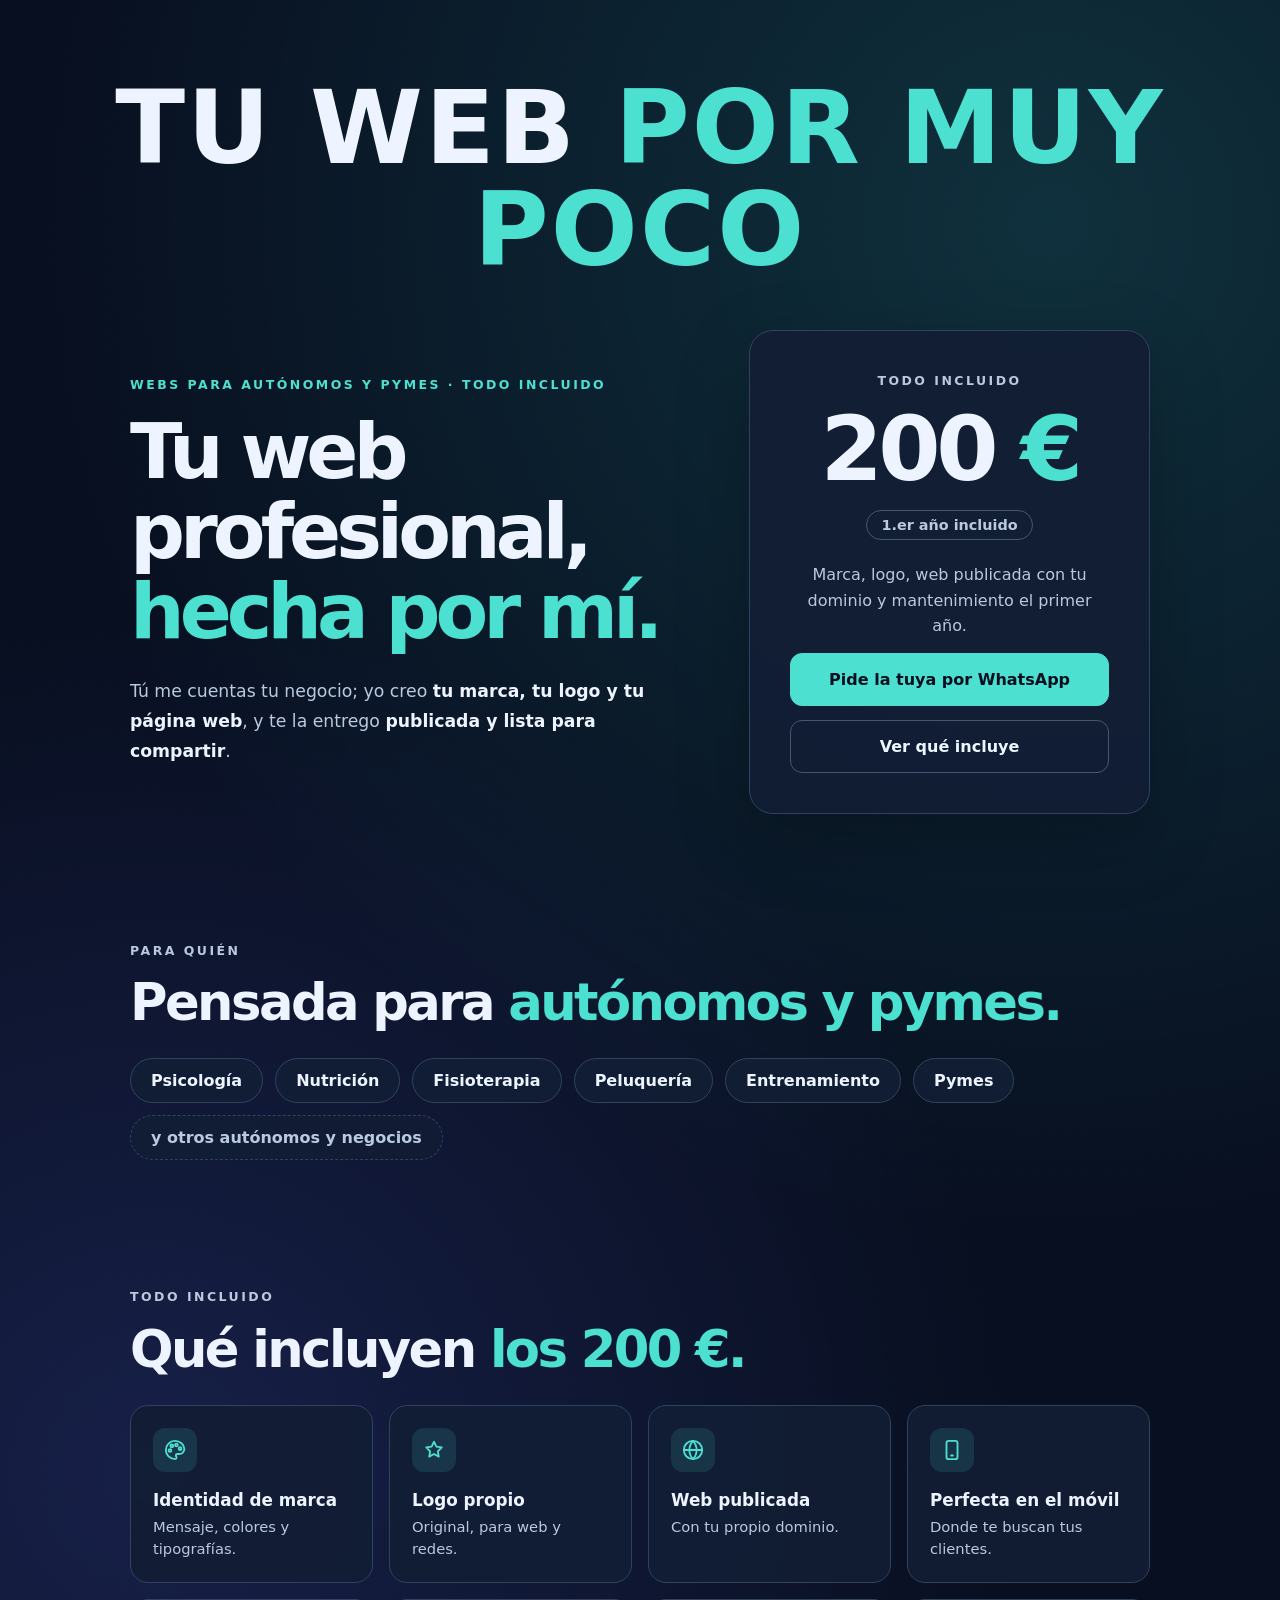
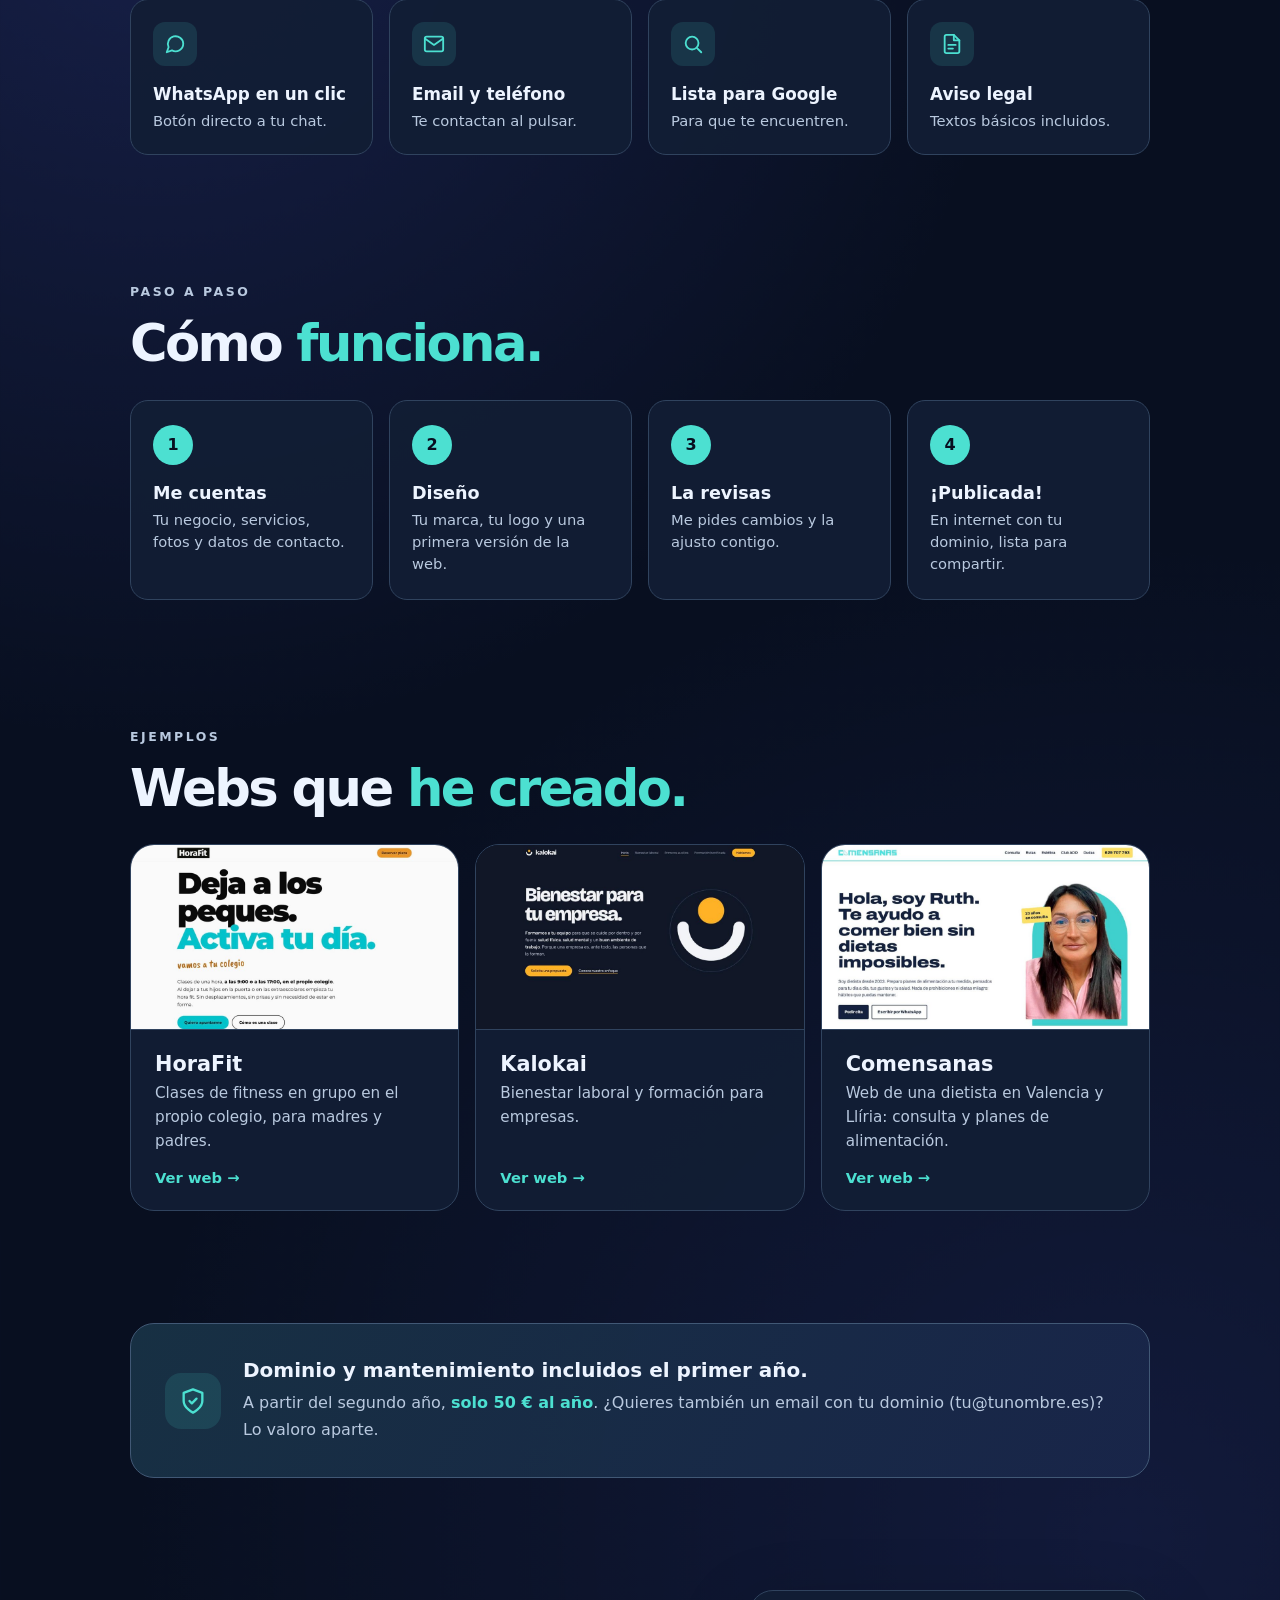
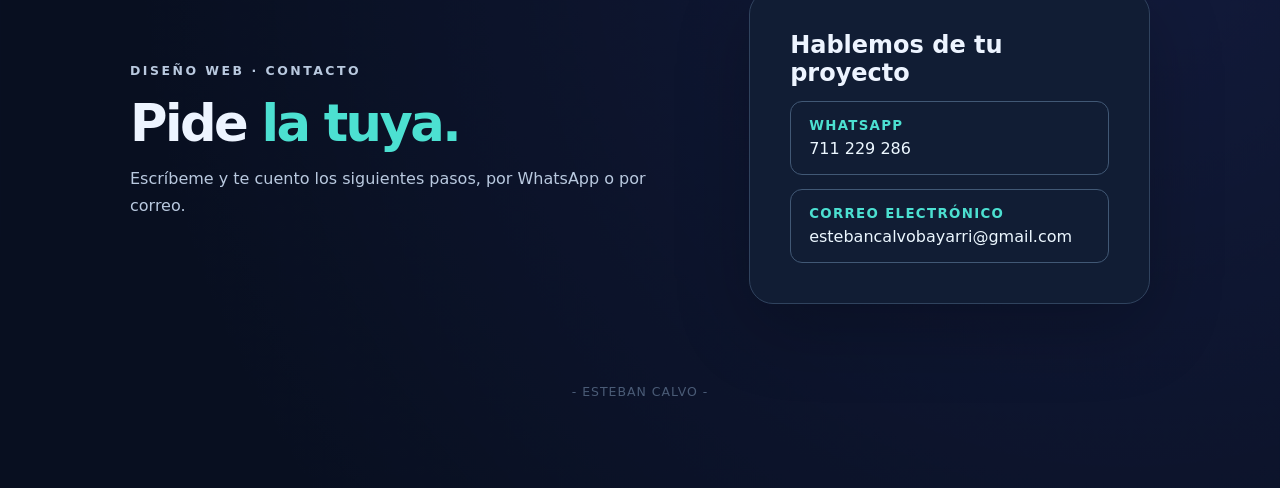
==== index.html @ 8a52b290 "Restaurar la landing anterior en la raíz La web nueva se publicará en su propio repositorio con ecwe" ====
<!doctype html>
<html lang="es">
<head>
  <meta charset="utf-8">
  <meta name="viewport" content="width=device-width, initial-scale=1">
  <meta name="description" content="Tu web profesional por 200 €: marca, logo y página web publicada con tu dominio. Para psicólogos, nutricionistas, fisioterapeutas, peluquerías, entrenadores, otros autónomos y pymes.">
  <meta name="color-scheme" content="dark">
  <title>Tu web profesional por 200 € | Esteban Calvo</title>
  <style>
    :root { color-scheme: dark; font-family: Inter, ui-sans-serif, system-ui, -apple-system, BlinkMacSystemFont, "Segoe UI", sans-serif; background: #080f20; color: #edf4ff; }
    * { box-sizing: border-box; }
    html { scroll-behavior: smooth; }
    body { min-height: 100vh; margin: 0; background: radial-gradient(circle at 82% 6%, rgba(51, 215, 202, .17), transparent 28%), radial-gradient(circle at 12% 40%, rgba(91, 107, 255, .18), transparent 35%), radial-gradient(circle at 88% 85%, rgba(91, 107, 255, .12), transparent 30%), #080f20; }
    main { padding: clamp(24px, 6vw, 80px) clamp(16px, 6vw, 80px); }
    .wrap { width: 100%; display: flex; flex-direction: column; align-items: center; }
    .container { width: min(100%, 1020px); }

    /* Cabecera */
    .top-banner { text-align: center; margin-bottom: clamp(28px, 5vw, 48px); }
    .top-banner h1 { font-size: clamp(3.2rem, 8vw, 6.5rem); line-height: 1; letter-spacing: .02em; margin: 0; font-weight: 900; color: #edf4ff; }
    .top-banner h1 span { color: #4ce0d1; }

    /* Hero */
    .layout { width: min(100%, 1020px); display: grid; grid-template-columns: 1.15fr .85fr; gap: clamp(28px, 6vw, 80px); align-items: center; }
    .eyebrow { color: #4ce0d1; font-size: .78rem; letter-spacing: .2em; text-transform: uppercase; font-weight: 800; margin: 0; }
    h2.hero { font-size: clamp(2.8rem, 6vw, 5.5rem); line-height: 1.04; letter-spacing: -.065em; margin: 20px 0 24px; }
    h2.hero span { color: #4ce0d1; }
    .intro { max-width: 54ch; color: #b9c9df; line-height: 1.75; font-size: 1.08rem; margin: 0; }
    .intro strong { color: #edf4ff; }

    .card { border: 1px solid #30435e; border-radius: 24px; padding: clamp(24px, 4vw, 40px); background: rgba(18, 30, 53, .92); box-shadow: 0 24px 75px rgba(0,0,0,.22); }
    h2.card-title { font-size: 1.5rem; margin: 0 0 12px; }
    .card p { color: #b9c9df; line-height: 1.6; margin: 0 0 26px; }

    /* Tarjeta de precio */
    .price-card { text-align: center; }
    .price-card .eyebrow { margin-bottom: 14px; }
    .price { font-size: clamp(4rem, 9vw, 5.6rem); font-weight: 900; line-height: 1; letter-spacing: -.05em; color: #edf4ff; }
    .price span { color: #4ce0d1; }
    .price-sub { display: inline-block; margin: 16px 0 22px; padding: 6px 14px; border: 1px solid #415875; border-radius: 999px; color: #b9c9df; font-size: .9rem; font-weight: 600; }
    .price-card p { margin-bottom: 8px; }

    .button { display: block; padding: 16px 18px; border-radius: 12px; margin-top: 14px; font-weight: 800; text-align: center; text-decoration: none; transition: border-color .2s, background-color .2s, transform .2s; }
    .button.primary { background: #4ce0d1; color: #080f20; border: 1px solid #4ce0d1; }
    .button.primary:hover, .button.primary:focus-visible { background: #7beadf; transform: translateY(-2px); }
    .button.ghost { border: 1px solid #415875; color: #ecf7ff; }
    .button.ghost:hover, .button.ghost:focus-visible { border-color: #4ce0d1; background: #1a3650; transform: translateY(-2px); }

    /* Secciones */
    .section { width: min(100%, 1020px); margin-top: clamp(64px, 10vw, 112px); }
    .section-head { margin-bottom: 28px; }
    .section-head h2 { font-size: clamp(2rem, 4.4vw, 3.2rem); line-height: 1.08; letter-spacing: -.05em; margin: 14px 0 0; }
    .section-head h2 span { color: #4ce0d1; }
    .section-head p { color: #b9c9df; line-height: 1.7; margin: 14px 0 0; max-width: 60ch; }

    /* Para quién */
    .chips { display: flex; flex-wrap: wrap; gap: 12px; margin: 0; padding: 0; list-style: none; }
    .chips li { padding: 12px 20px; border: 1px solid #30435e; border-radius: 999px; background: rgba(18, 30, 53, .92); font-weight: 700; }
    .chips li.more { border-style: dashed; color: #b9c9df; font-weight: 600; }

    /* Qué incluye */
    .features { display: grid; grid-template-columns: repeat(4, 1fr); gap: 16px; }
    .feature { border: 1px solid #30435e; border-radius: 18px; padding: 22px; background: rgba(18, 30, 53, .92); }
    .icon { width: 44px; height: 44px; display: grid; place-items: center; border-radius: 12px; background: rgba(76, 224, 209, .12); color: #4ce0d1; margin-bottom: 18px; }
    .icon svg { width: 22px; height: 22px; }
    .feature h3 { font-size: 1.05rem; margin: 0 0 6px; }
    .feature p { margin: 0; color: #b9c9df; line-height: 1.5; font-size: .92rem; }

    /* Cómo funciona */
    .steps { display: grid; grid-template-columns: repeat(4, 1fr); gap: 16px; margin: 0; padding: 0; list-style: none; counter-reset: step; }
    .step { position: relative; border: 1px solid #30435e; border-radius: 18px; padding: 24px 22px; background: rgba(18, 30, 53, .92); }
    .step-num { width: 40px; height: 40px; display: grid; place-items: center; border-radius: 50%; background: #4ce0d1; color: #080f20; font-weight: 900; margin-bottom: 18px; }
    .step h3 { font-size: 1.1rem; margin: 0 0 6px; }
    .step p { margin: 0; color: #b9c9df; line-height: 1.5; font-size: .92rem; }

    /* Ejemplos */
    .examples { display: grid; grid-template-columns: repeat(3, 1fr); gap: 16px; }
    .example { display: flex; flex-direction: column; overflow: hidden; border: 1px solid #30435e; border-radius: 24px; background: rgba(18, 30, 53, .92); color: #edf4ff; text-decoration: none; transition: border-color .2s, background-color .2s, transform .2s; }
    .example:hover, .example:focus-visible { border-color: #4ce0d1; background: #1a3650; transform: translateY(-2px); }
    .example-shot { aspect-ratio: 16 / 9; border-bottom: 1px solid #30435e; background: #0d1830; }
    .example-shot img { display: block; width: 100%; height: 100%; object-fit: cover; object-position: top; }
    .example-body { display: flex; flex-direction: column; flex: 1; padding: 22px 24px 24px; }
    .example h3 { font-size: 1.3rem; margin: 0 0 6px; }
    .example p { margin: 0 0 16px; color: #b9c9df; line-height: 1.55; font-size: .95rem; }
    .example .visit { margin-top: auto; color: #4ce0d1; font-weight: 800; font-size: .92rem; }
    @media (max-width: 900px) { .examples { grid-template-columns: repeat(2, 1fr); } }
    @media (max-width: 600px) { .examples { grid-template-columns: 1fr; } }

    /* Condiciones */
    .terms { display: grid; grid-template-columns: auto 1fr; gap: 22px; align-items: center; border: 1px solid #415875; border-radius: 24px; padding: clamp(22px, 4vw, 34px); background: linear-gradient(120deg, rgba(76, 224, 209, .10), rgba(91, 107, 255, .10)), rgba(18, 30, 53, .92); }
    .terms .icon { margin: 0; width: 56px; height: 56px; border-radius: 16px; }
    .terms .icon svg { width: 28px; height: 28px; }
    .terms h3 { margin: 0 0 8px; font-size: 1.25rem; }
    .terms p { margin: 0; color: #b9c9df; line-height: 1.65; }
    .terms p strong { color: #4ce0d1; }

    /* Contacto */
    .contact-layout { display: grid; grid-template-columns: 1.15fr .85fr; gap: clamp(28px, 6vw, 80px); align-items: center; }
    .contact-link { display: block; padding: 16px 18px; border: 1px solid #415875; border-radius: 12px; margin-top: 14px; color: #ecf7ff; text-decoration: none; overflow-wrap: anywhere; transition: border-color .2s, background-color .2s, transform .2s; }
    .contact-link small { display: block; color: #4ce0d1; font-weight: 700; text-transform: uppercase; letter-spacing: .1em; margin-bottom: 6px; }
    .contact-link:hover, .contact-link:focus-visible { border-color: #4ce0d1; background: #1a3650; transform: translateY(-2px); }

    a:focus-visible { outline: 3px solid #4ce0d1; outline-offset: 4px; }
    .site-footer { margin-top: clamp(48px, 8vw, 80px); color: #4a5b76; font-size: .78rem; letter-spacing: .08em; text-align: center; }

    @media (max-width: 900px) { .features, .steps { grid-template-columns: repeat(2, 1fr); } }
    @media (max-width: 720px) { .layout, .contact-layout { grid-template-columns: 1fr; } h2.hero { max-width: 12ch; } }
    @media (max-width: 480px) { .features, .steps { grid-template-columns: 1fr; } .terms { grid-template-columns: 1fr; } }
    @media (prefers-reduced-motion: reduce) { html { scroll-behavior: auto; } .contact-link, .button, .example { transition: none; } .contact-link:hover, .contact-link:focus-visible, .button:hover, .button:focus-visible, .example:hover, .example:focus-visible { transform: none; } }
  </style>
</head>
<body>
  <main>
    <div class="wrap">
      <div class="top-banner">
        <h1>TU WEB <span>POR MUY POCO</span></h1>
      </div>

      <!-- Hero + precio -->
      <div class="layout">
        <div>
          <p class="eyebrow">Webs para autónomos y pymes · Todo incluido</p>
          <h2 class="hero">Tu web profesional,<span> hecha por mí.</span></h2>
          <p class="intro">Tú me cuentas tu negocio; yo creo <strong>tu marca, tu logo y tu página web</strong>, y te la entrego <strong>publicada y lista para compartir</strong>.</p>
        </div>
        <section class="card price-card" aria-labelledby="price-title">
          <p class="eyebrow" id="price-title">Todo incluido</p>
          <div class="price">200<span> €</span></div>
          <div class="price-sub">1.er año incluido</div>
          <p>Marca, logo, web publicada con tu dominio y mantenimiento el primer año.</p>
          <a class="button primary" href="https://wa.me/34711229286" target="_blank" rel="noopener">Pide la tuya por WhatsApp</a>
          <a class="button ghost" href="#incluye">Ver qué incluye</a>
        </section>
      </div>

      <!-- Para quién -->
      <section class="section" aria-labelledby="para-quien">
        <div class="section-head">
          <p class="eyebrow">Para quién</p>
          <h2 id="para-quien">Pensada para <span>autónomos y pymes.</span></h2>
        </div>
        <ul class="chips">
          <li>Psicología</li>
          <li>Nutrición</li>
          <li>Fisioterapia</li>
          <li>Peluquería</li>
          <li>Entrenamiento</li>
          <li>Pymes</li>
          <li class="more">y otros autónomos y negocios</li>
        </ul>
      </section>

      <!-- Qué incluye -->
      <section class="section" id="incluye" aria-labelledby="incluye-title">
        <div class="section-head">
          <p class="eyebrow">Todo incluido</p>
          <h2 id="incluye-title">Qué incluyen <span>los 200 €.</span></h2>
        </div>
        <div class="features">
          <article class="feature">
            <div class="icon" aria-hidden="true"><svg viewBox="0 0 24 24" fill="none" stroke="currentColor" stroke-width="2" stroke-linecap="round" stroke-linejoin="round"><circle cx="13.5" cy="6.5" r="1.5"/><circle cx="17.5" cy="10.5" r="1.5"/><circle cx="8.5" cy="7.5" r="1.5"/><circle cx="6.5" cy="12.5" r="1.5"/><path d="M12 2C6.5 2 2 6.5 2 12s4.5 10 10 10c.9 0 1.7-.8 1.7-1.7 0-.4-.2-.8-.4-1.1-.3-.3-.4-.7-.4-1.1 0-.9.8-1.7 1.7-1.7h2c3.1 0 5.6-2.5 5.6-5.6C22 6 17.5 2 12 2z"/></svg></div>
            <h3>Identidad de marca</h3>
            <p>Mensaje, colores y tipografías.</p>
          </article>
          <article class="feature">
            <div class="icon" aria-hidden="true"><svg viewBox="0 0 24 24" fill="none" stroke="currentColor" stroke-width="2" stroke-linecap="round" stroke-linejoin="round"><path d="M12 3l2.6 5.3 5.9.9-4.3 4.2 1 5.8L12 16.4l-5.2 2.8 1-5.8L3.5 9.2l5.9-.9z"/></svg></div>
            <h3>Logo propio</h3>
            <p>Original, para web y redes.</p>
          </article>
          <article class="feature">
            <div class="icon" aria-hidden="true"><svg viewBox="0 0 24 24" fill="none" stroke="currentColor" stroke-width="2" stroke-linecap="round" stroke-linejoin="round"><circle cx="12" cy="12" r="10"/><path d="M2 12h20"/><path d="M12 2a15.3 15.3 0 0 1 4 10 15.3 15.3 0 0 1-4 10 15.3 15.3 0 0 1-4-10 15.3 15.3 0 0 1 4-10z"/></svg></div>
            <h3>Web publicada</h3>
            <p>Con tu propio dominio.</p>
          </article>
          <article class="feature">
            <div class="icon" aria-hidden="true"><svg viewBox="0 0 24 24" fill="none" stroke="currentColor" stroke-width="2" stroke-linecap="round" stroke-linejoin="round"><rect x="6" y="2" width="12" height="20" rx="2.5"/><path d="M11 18h2"/></svg></div>
            <h3>Perfecta en el móvil</h3>
            <p>Donde te buscan tus clientes.</p>
          </article>
          <article class="feature">
            <div class="icon" aria-hidden="true"><svg viewBox="0 0 24 24" fill="none" stroke="currentColor" stroke-width="2" stroke-linecap="round" stroke-linejoin="round"><path d="M21 11.5a8.4 8.4 0 0 1-12.3 7.5L3 21l2-5.5A8.4 8.4 0 1 1 21 11.5z"/></svg></div>
            <h3>WhatsApp en un clic</h3>
            <p>Botón directo a tu chat.</p>
          </article>
          <article class="feature">
            <div class="icon" aria-hidden="true"><svg viewBox="0 0 24 24" fill="none" stroke="currentColor" stroke-width="2" stroke-linecap="round" stroke-linejoin="round"><rect x="2" y="4" width="20" height="16" rx="2"/><path d="M22 6l-10 7L2 6"/></svg></div>
            <h3>Email y teléfono</h3>
            <p>Te contactan al pulsar.</p>
          </article>
          <article class="feature">
            <div class="icon" aria-hidden="true"><svg viewBox="0 0 24 24" fill="none" stroke="currentColor" stroke-width="2" stroke-linecap="round" stroke-linejoin="round"><circle cx="11" cy="11" r="7"/><path d="M21 21l-4.3-4.3"/></svg></div>
            <h3>Lista para Google</h3>
            <p>Para que te encuentren.</p>
          </article>
          <article class="feature">
            <div class="icon" aria-hidden="true"><svg viewBox="0 0 24 24" fill="none" stroke="currentColor" stroke-width="2" stroke-linecap="round" stroke-linejoin="round"><path d="M14 2H6a2 2 0 0 0-2 2v16a2 2 0 0 0 2 2h12a2 2 0 0 0 2-2V8z"/><path d="M14 2v6h6"/><path d="M8 13h8M8 17h5"/></svg></div>
            <h3>Aviso legal</h3>
            <p>Textos básicos incluidos.</p>
          </article>
        </div>
      </section>

      <!-- Cómo funciona -->
      <section class="section" aria-labelledby="como-title">
        <div class="section-head">
          <p class="eyebrow">Paso a paso</p>
          <h2 id="como-title">Cómo <span>funciona.</span></h2>
        </div>
        <ol class="steps">
          <li class="step">
            <div class="step-num" aria-hidden="true">1</div>
            <h3>Me cuentas</h3>
            <p>Tu negocio, servicios, fotos y datos de contacto.</p>
          </li>
          <li class="step">
            <div class="step-num" aria-hidden="true">2</div>
            <h3>Diseño</h3>
            <p>Tu marca, tu logo y una primera versión de la web.</p>
          </li>
          <li class="step">
            <div class="step-num" aria-hidden="true">3</div>
            <h3>La revisas</h3>
            <p>Me pides cambios y la ajusto contigo.</p>
          </li>
          <li class="step">
            <div class="step-num" aria-hidden="true">4</div>
            <h3>¡Publicada!</h3>
            <p>En internet con tu dominio, lista para compartir.</p>
          </li>
        </ol>
      </section>

      <!-- Ejemplos -->
      <section class="section" aria-labelledby="ejemplos-title">
        <div class="section-head">
          <p class="eyebrow">Ejemplos</p>
          <h2 id="ejemplos-title">Webs que <span>he creado.</span></h2>
        </div>
        <div class="examples">
          <a class="example" href="https://www.hora-fit.es" target="_blank" rel="noopener">
            <div class="example-shot"><img src="img/ejemplo-horafit.jpg" alt="Portada de la web de HoraFit" loading="lazy" width="1000" height="562"></div>
            <div class="example-body">
              <h3>HoraFit</h3>
              <p>Clases de fitness en grupo en el propio colegio, para madres y padres.</p>
              <span class="visit">Ver web →</span>
            </div>
          </a>
          <a class="example" href="https://www.kalokai.es" target="_blank" rel="noopener">
            <div class="example-shot"><img src="img/ejemplo-kalokai.jpg" alt="Portada de la web de Kalokai" loading="lazy" width="1000" height="562"></div>
            <div class="example-body">
              <h3>Kalokai</h3>
              <p>Bienestar laboral y formación para empresas.</p>
              <span class="visit">Ver web →</span>
            </div>
          </a>
          <a class="example" href="https://estebancalvobayarri.github.io/Comensanas2/" target="_blank" rel="noopener">
            <div class="example-shot"><img src="img/ejemplo-comensanas.jpg" alt="Portada de la web de Comensanas" loading="lazy" width="1000" height="562"></div>
            <div class="example-body">
              <h3>Comensanas</h3>
              <p>Web de una dietista en Valencia y Llíria: consulta y planes de alimentación.</p>
              <span class="visit">Ver web →</span>
            </div>
          </a>
        </div>
      </section>

      <!-- Condiciones -->
      <section class="section" aria-labelledby="terms-title">
        <div class="terms">
          <div class="icon" aria-hidden="true"><svg viewBox="0 0 24 24" fill="none" stroke="currentColor" stroke-width="2" stroke-linecap="round" stroke-linejoin="round"><path d="M12 22s8-4 8-10V5l-8-3-8 3v7c0 6 8 10 8 10z"/><path d="M9 12l2 2 4-4"/></svg></div>
          <div>
            <h3 id="terms-title">Dominio y mantenimiento incluidos el primer año.</h3>
            <p>A partir del segundo año, <strong>solo 50 € al año</strong>. ¿Quieres también un email con tu dominio (tu@tunombre.es)? Lo valoro aparte.</p>
          </div>
        </div>
      </section>

      <!-- Contacto -->
      <section class="section" id="contacto" aria-labelledby="contact-title">
        <div class="contact-layout">
          <div class="section-head">
            <p class="eyebrow">Diseño web · Contacto</p>
            <h2>Pide <span>la tuya.</span></h2>
            <p>Escríbeme y te cuento los siguientes pasos, por WhatsApp o por correo.</p>
          </div>
          <div class="card">
            <h2 class="card-title" id="contact-title">Hablemos de tu proyecto</h2>
            <a class="contact-link" href="https://wa.me/34711229286" target="_blank" rel="noopener"><small>Whatsapp</small>711 229 286</a>
            <a class="contact-link" href="mailto:estebancalvobayarri@gmail.com"><small>Correo electrónico</small>estebancalvobayarri@gmail.com</a>
          </div>
        </div>
      </section>

      <p class="site-footer">- ESTEBAN CALVO -</p>
    </div>
  </main>
</body>
</html>
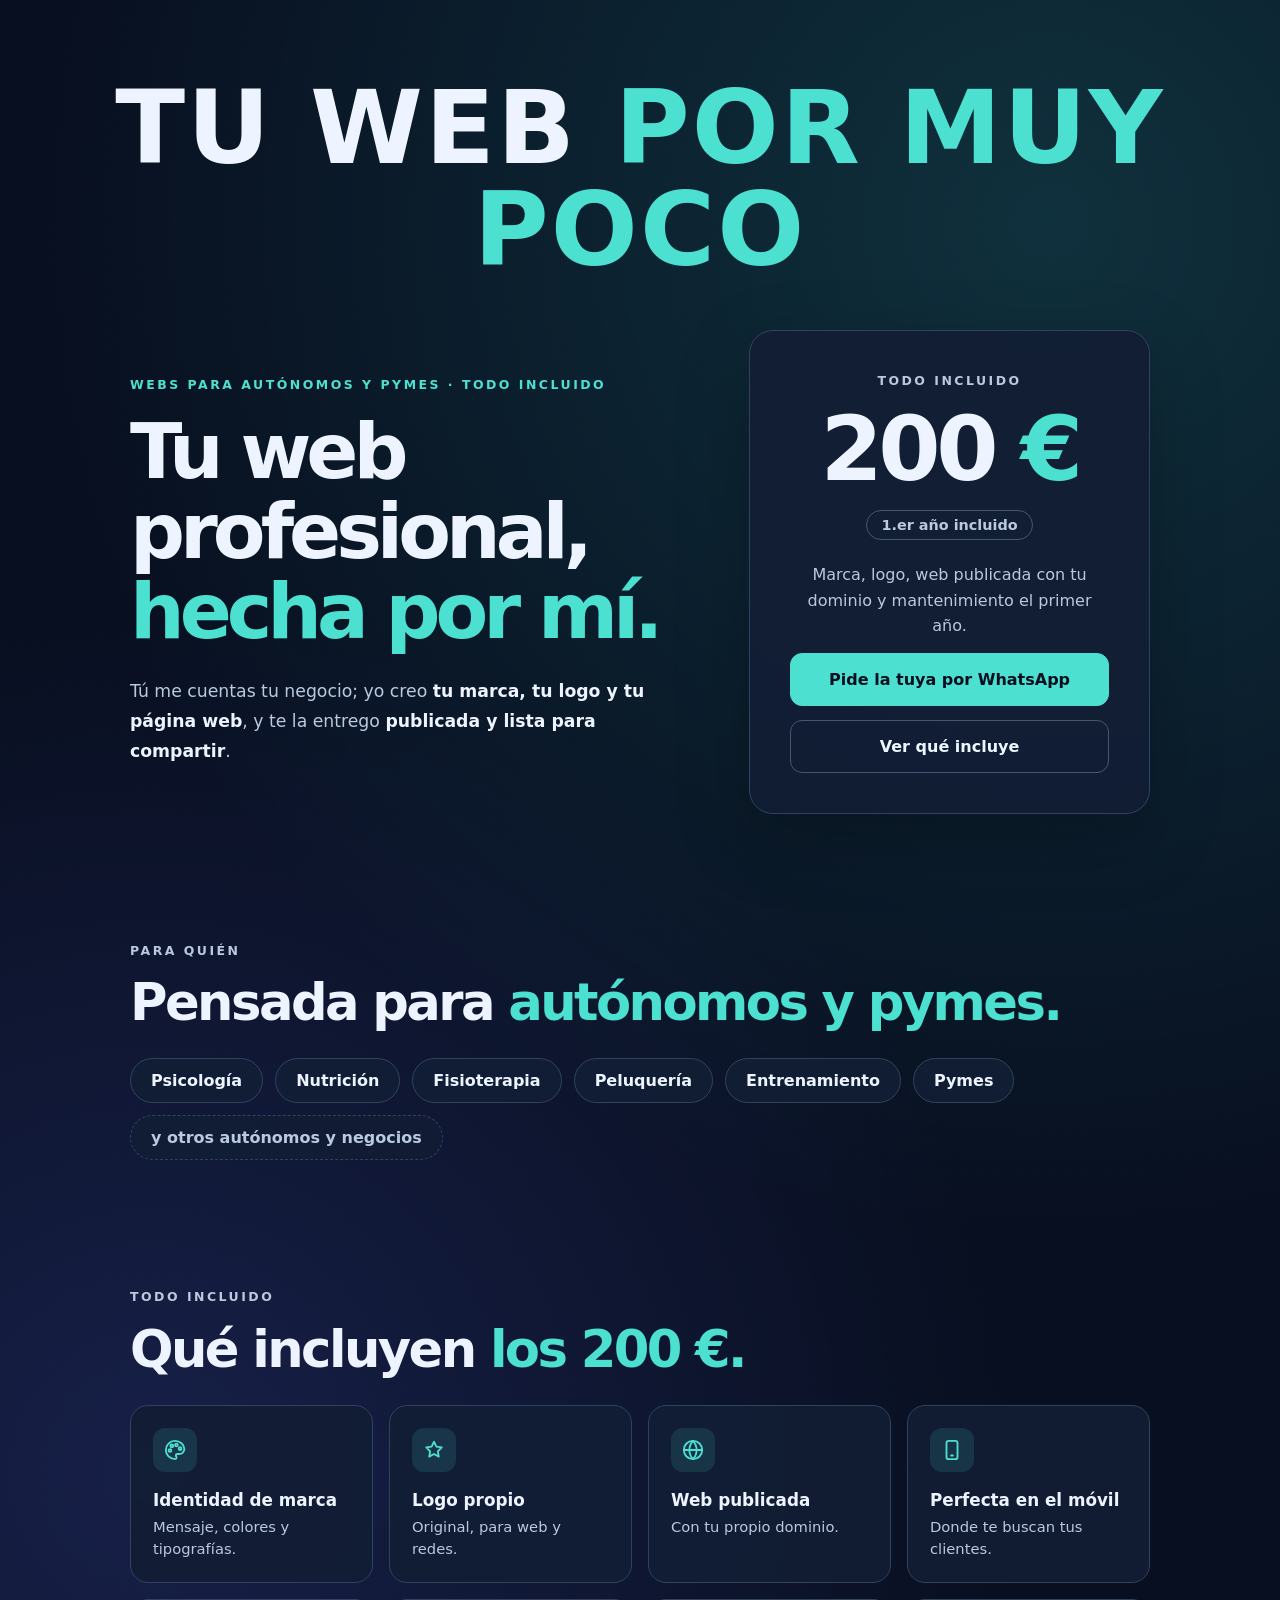
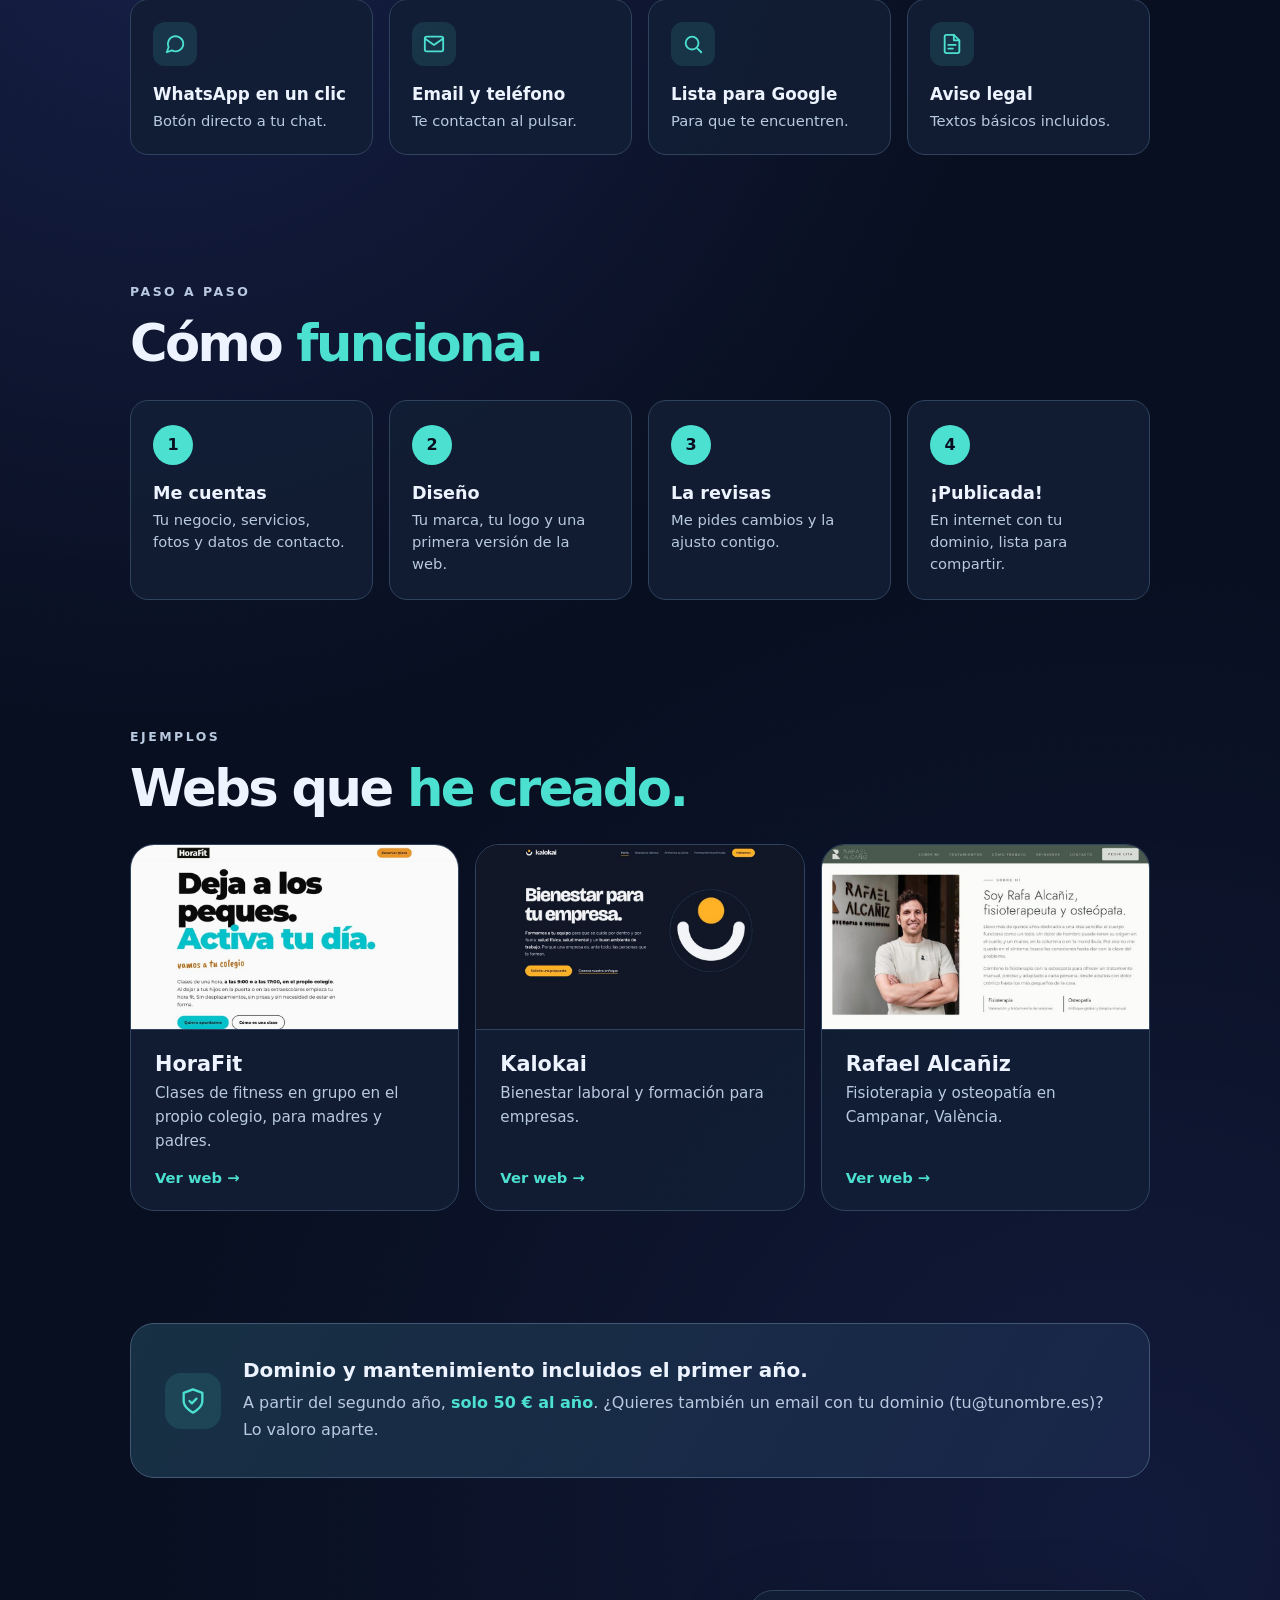
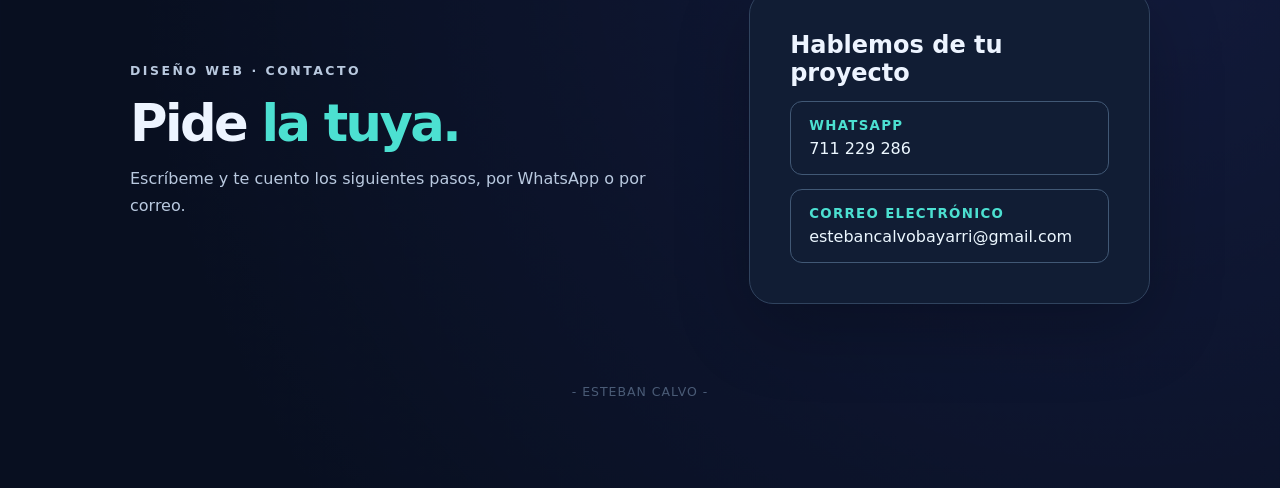
==== commit 652a79d7: "Sustituir el ejemplo de Comensanas por la web de Rafael Alcañiz Co-Authored-By: Claude Opus 5.5 <nor" ====
--- a/index.html
+++ b/index.html
@@ -253,11 +253,11 @@
               <span class="visit">Ver web →</span>
             </div>
           </a>
-          <a class="example" href="https://estebancalvobayarri.github.io/Comensanas2/" target="_blank" rel="noopener">
-            <div class="example-shot"><img src="img/ejemplo-comensanas.jpg" alt="Portada de la web de Comensanas" loading="lazy" width="1000" height="562"></div>
+          <a class="example" href="https://estebancalvobayarri.github.io/RafaAlcaniz/" target="_blank" rel="noopener">
+            <div class="example-shot"><img src="img/ejemplo-rafaalcaniz.jpg" alt="Sección Sobre mí de la web de Rafael Alcañiz" loading="lazy" width="1000" height="562"></div>
             <div class="example-body">
-              <h3>Comensanas</h3>
-              <p>Web de una dietista en Valencia y Llíria: consulta y planes de alimentación.</p>
+              <h3>Rafael Alcañiz</h3>
+              <p>Fisioterapia y osteopatía en Campanar, València.</p>
               <span class="visit">Ver web →</span>
             </div>
           </a>
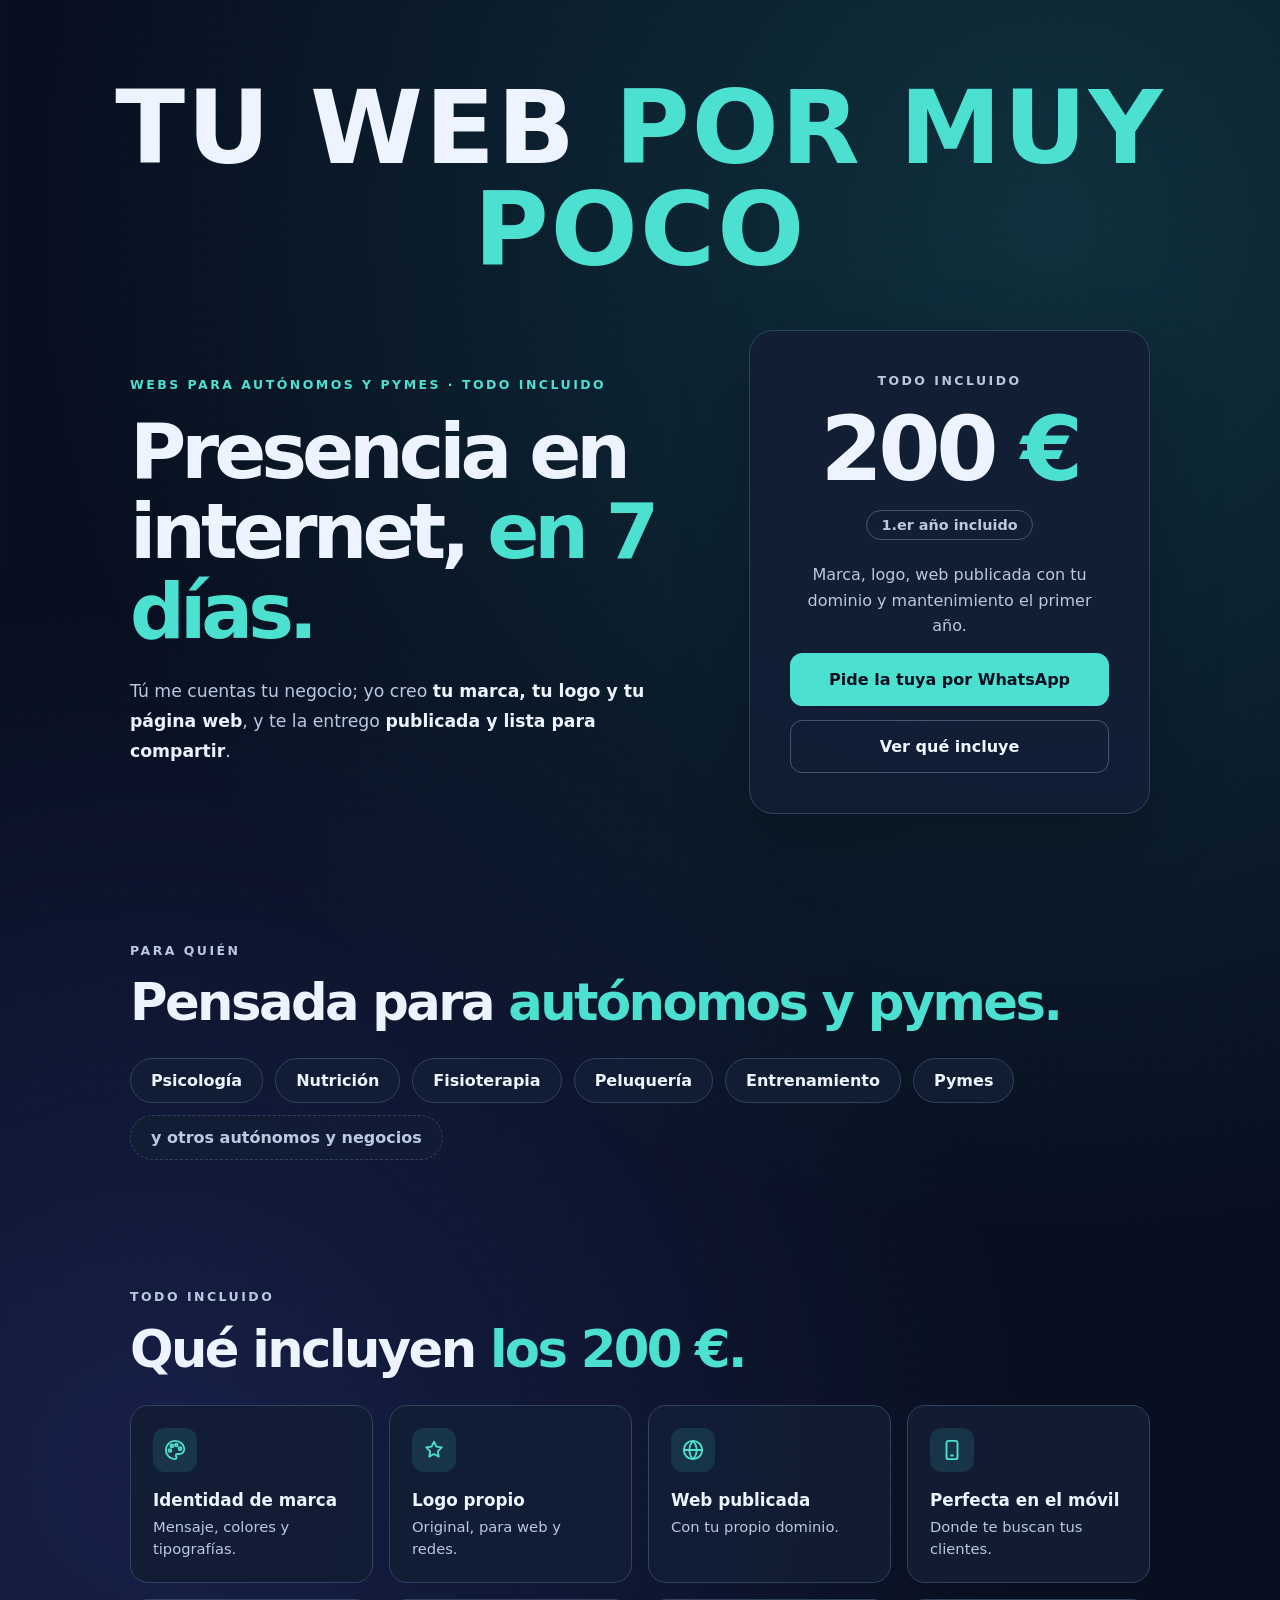
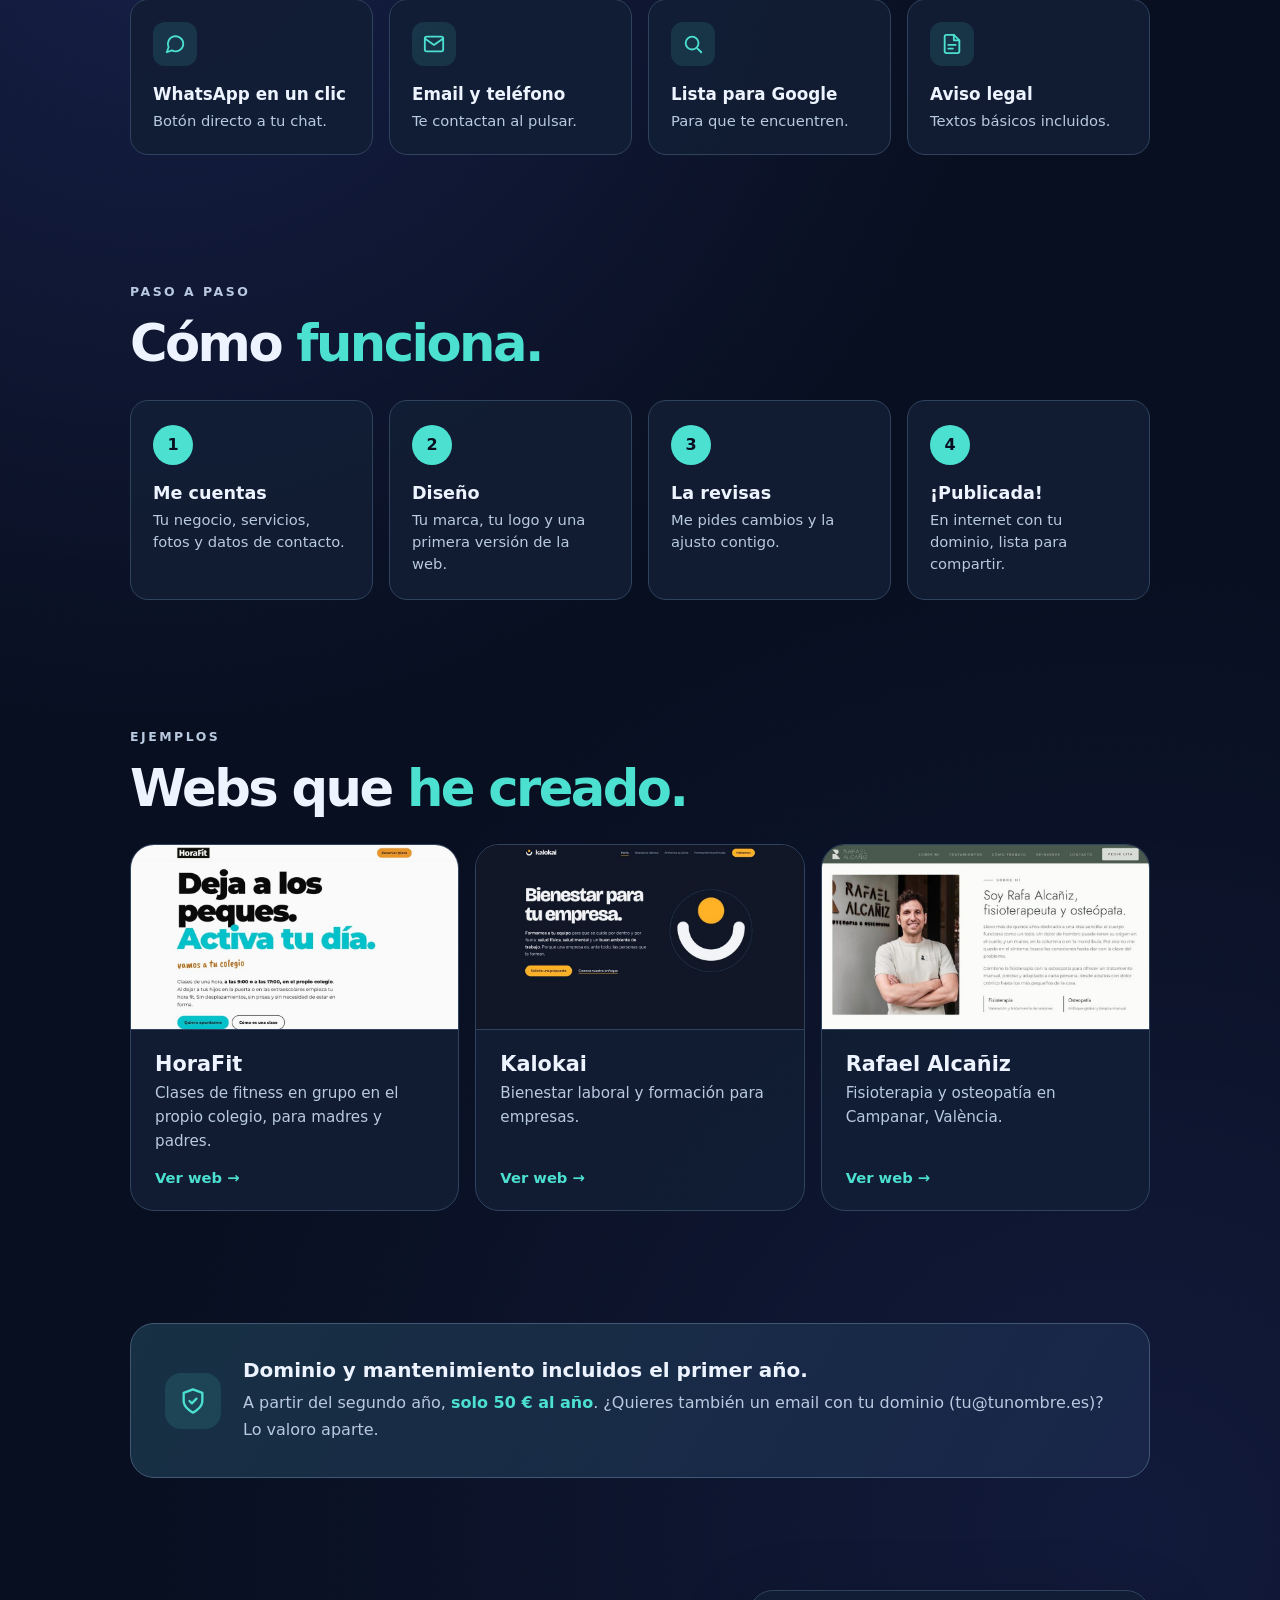
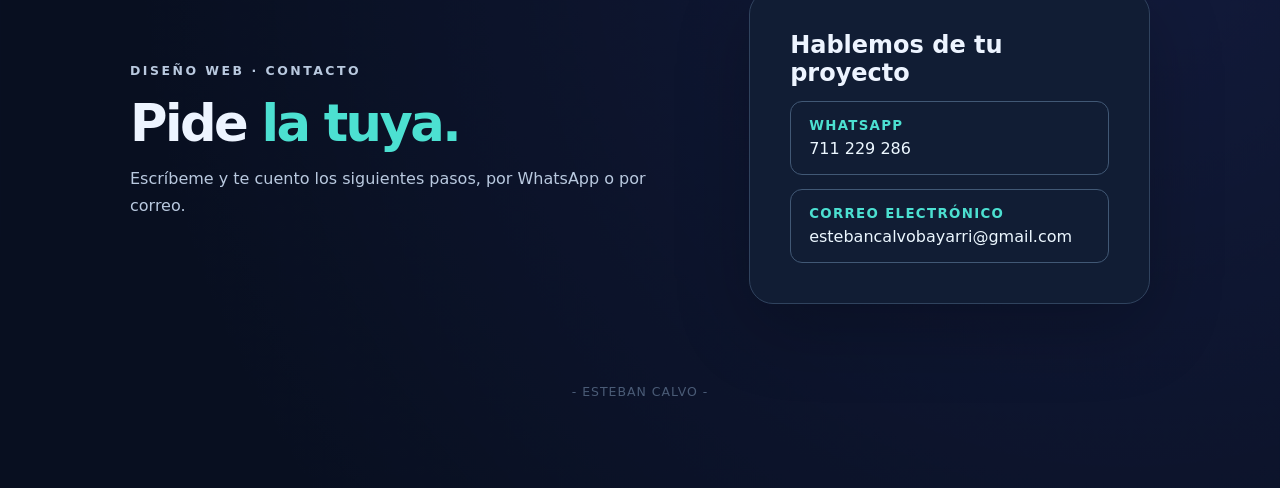
==== commit 3165e857: "Change hero heading text in index.html" ====
--- a/index.html
+++ b/index.html
@@ -120,7 +120,7 @@
       <div class="layout">
         <div>
           <p class="eyebrow">Webs para autónomos y pymes · Todo incluido</p>
-          <h2 class="hero">Tu web profesional,<span> hecha por mí.</span></h2>
+          <h2 class="hero">Presencia en internet,<span> en 7 días.</span></h2>
           <p class="intro">Tú me cuentas tu negocio; yo creo <strong>tu marca, tu logo y tu página web</strong>, y te la entrego <strong>publicada y lista para compartir</strong>.</p>
         </div>
         <section class="card price-card" aria-labelledby="price-title">
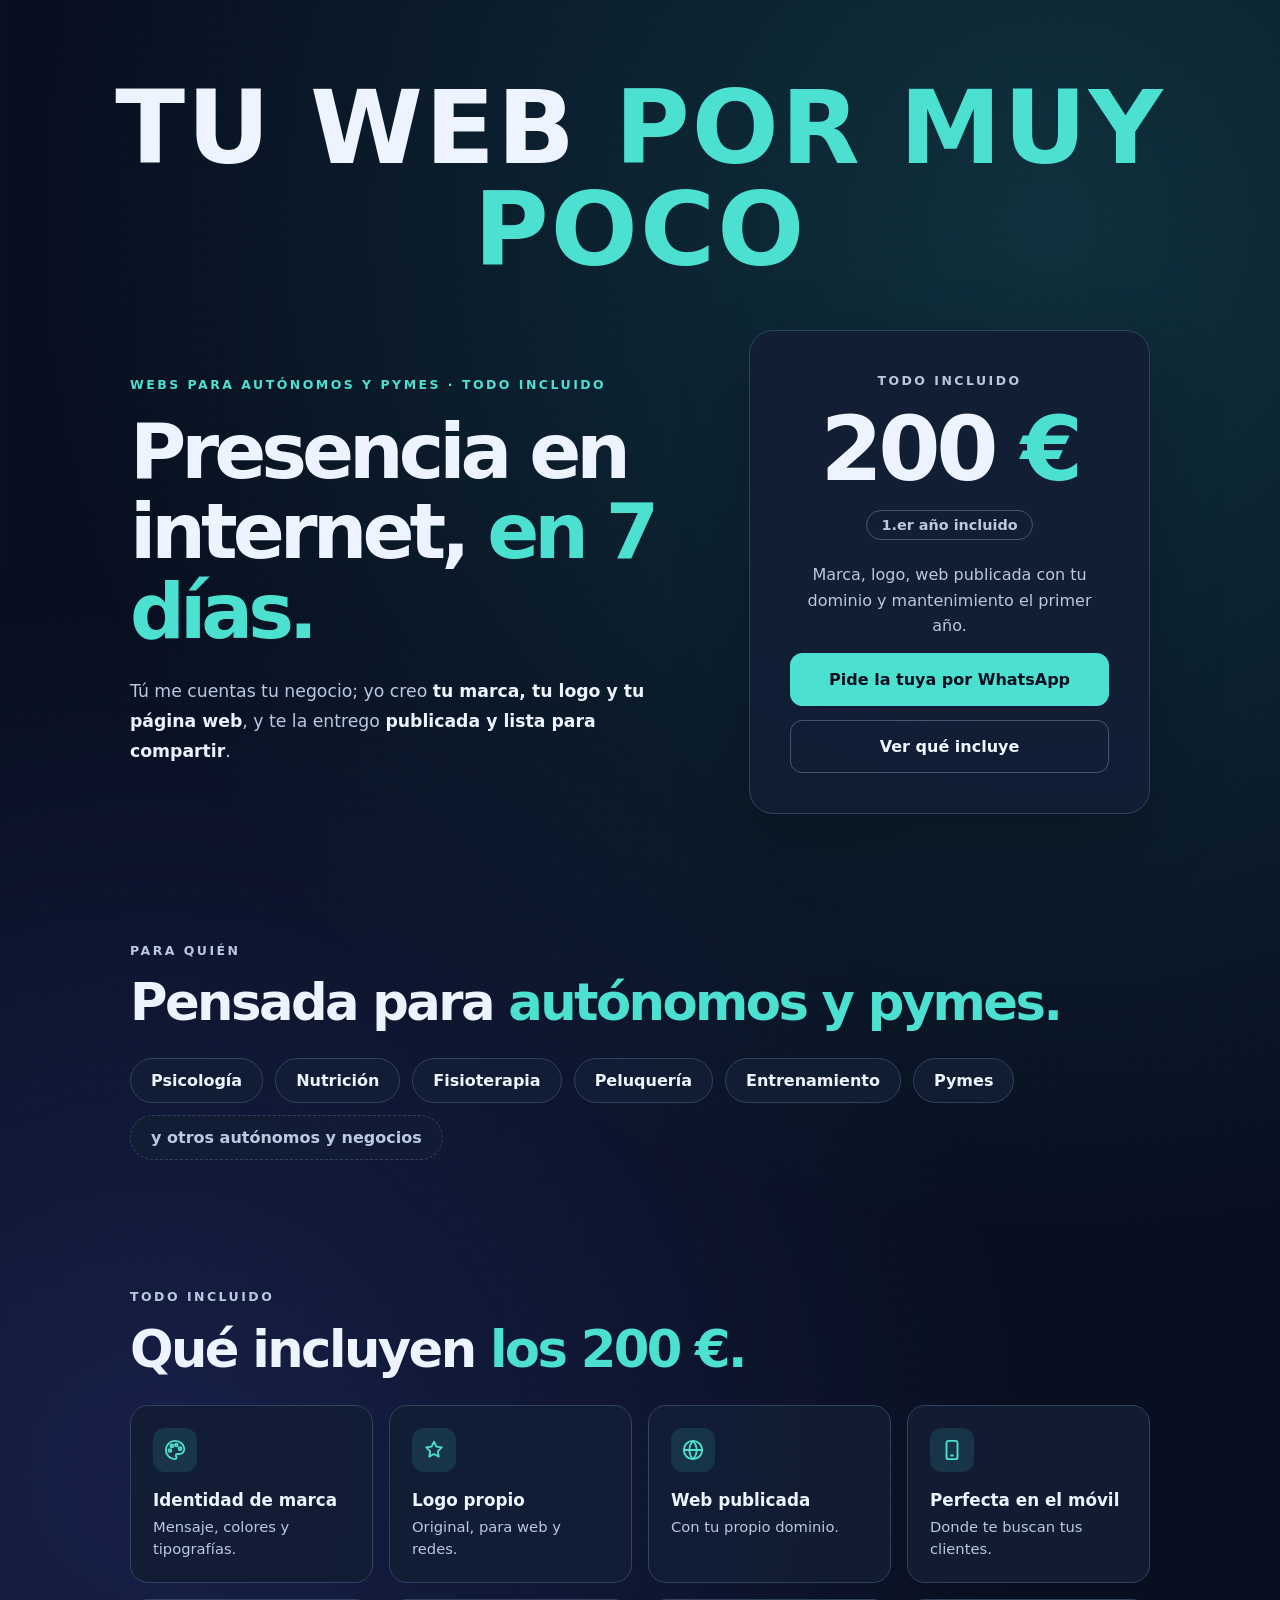
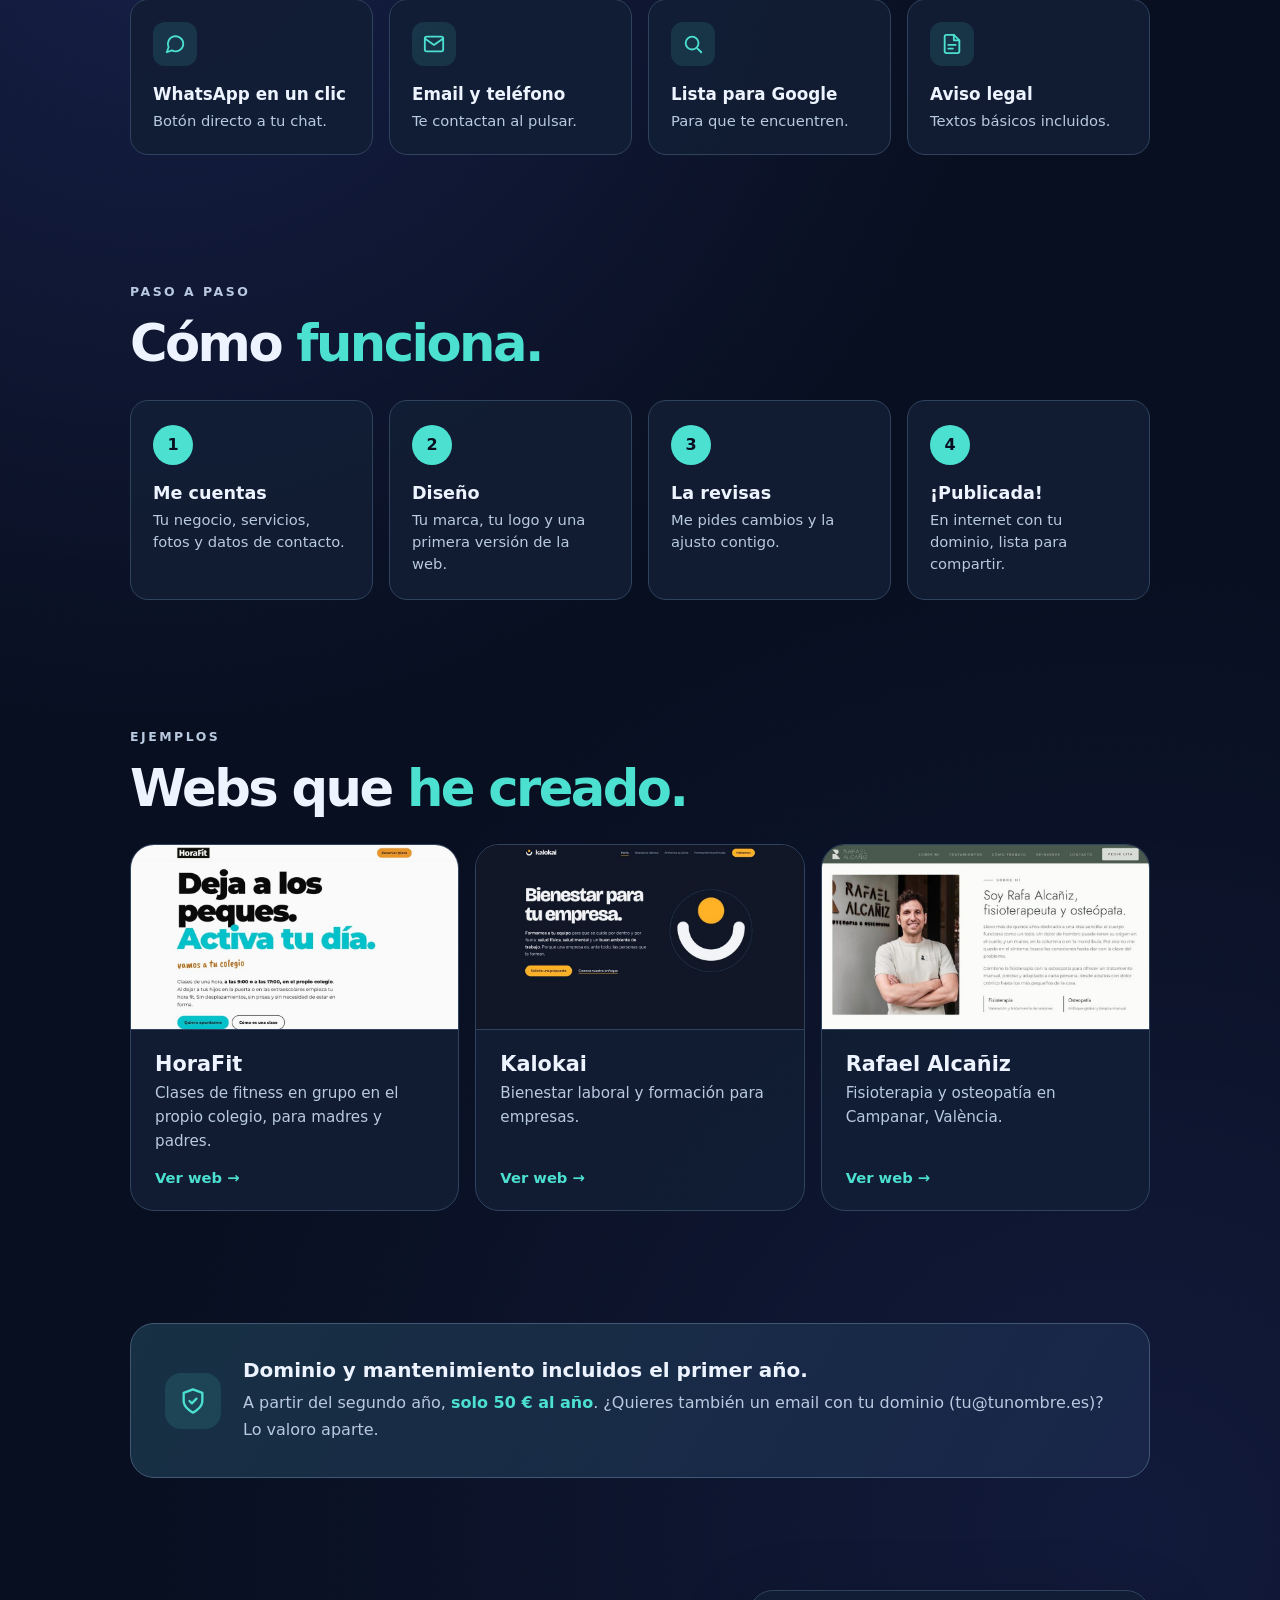
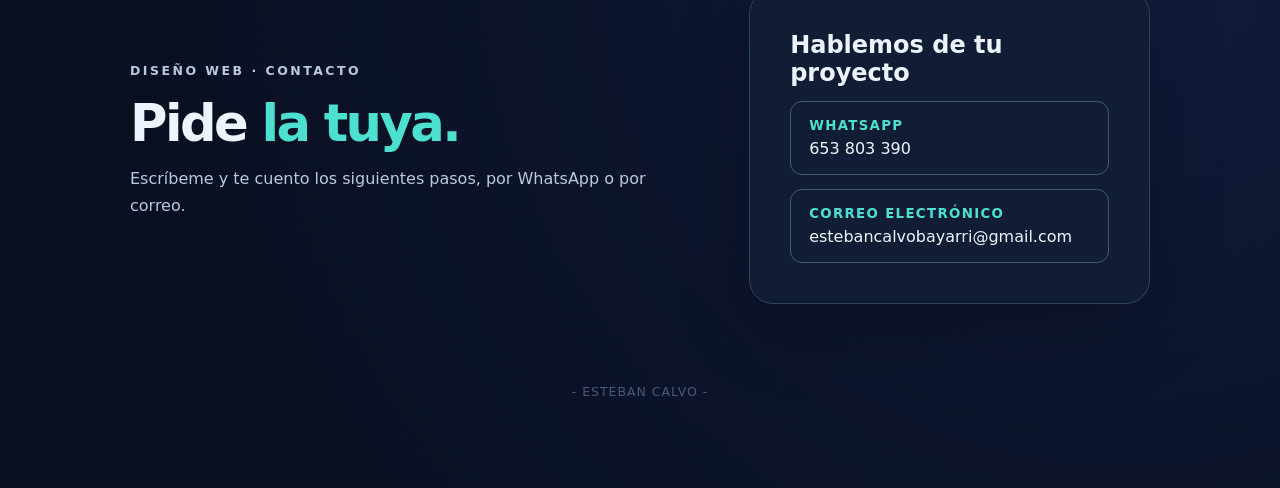
==== commit 6a115311: "Update WhatsApp contact numbers in index.html" ====
--- a/index.html
+++ b/index.html
@@ -128,7 +128,7 @@
           <div class="price">200<span> €</span></div>
           <div class="price-sub">1.er año incluido</div>
           <p>Marca, logo, web publicada con tu dominio y mantenimiento el primer año.</p>
-          <a class="button primary" href="https://wa.me/34711229286" target="_blank" rel="noopener">Pide la tuya por WhatsApp</a>
+          <a class="button primary" href="https://wa.me/34653803390?text=Hola%20Esteban,%2C%20quiero%20una%20web" rel="noopener">Pide la tuya por WhatsApp</a>
           <a class="button ghost" href="#incluye">Ver qué incluye</a>
         </section>
       </div>
@@ -285,7 +285,7 @@
           </div>
           <div class="card">
             <h2 class="card-title" id="contact-title">Hablemos de tu proyecto</h2>
-            <a class="contact-link" href="https://wa.me/34711229286" target="_blank" rel="noopener"><small>Whatsapp</small>711 229 286</a>
+            <a class="contact-link" href="https://wa.me/34653803390?text=Hola%20Esteban,%2C%20quiero%20una%20web" target="_blank" rel="noopener"><small>Whatsapp</small>653 803 390</a>
             <a class="contact-link" href="mailto:estebancalvobayarri@gmail.com"><small>Correo electrónico</small>estebancalvobayarri@gmail.com</a>
           </div>
         </div>
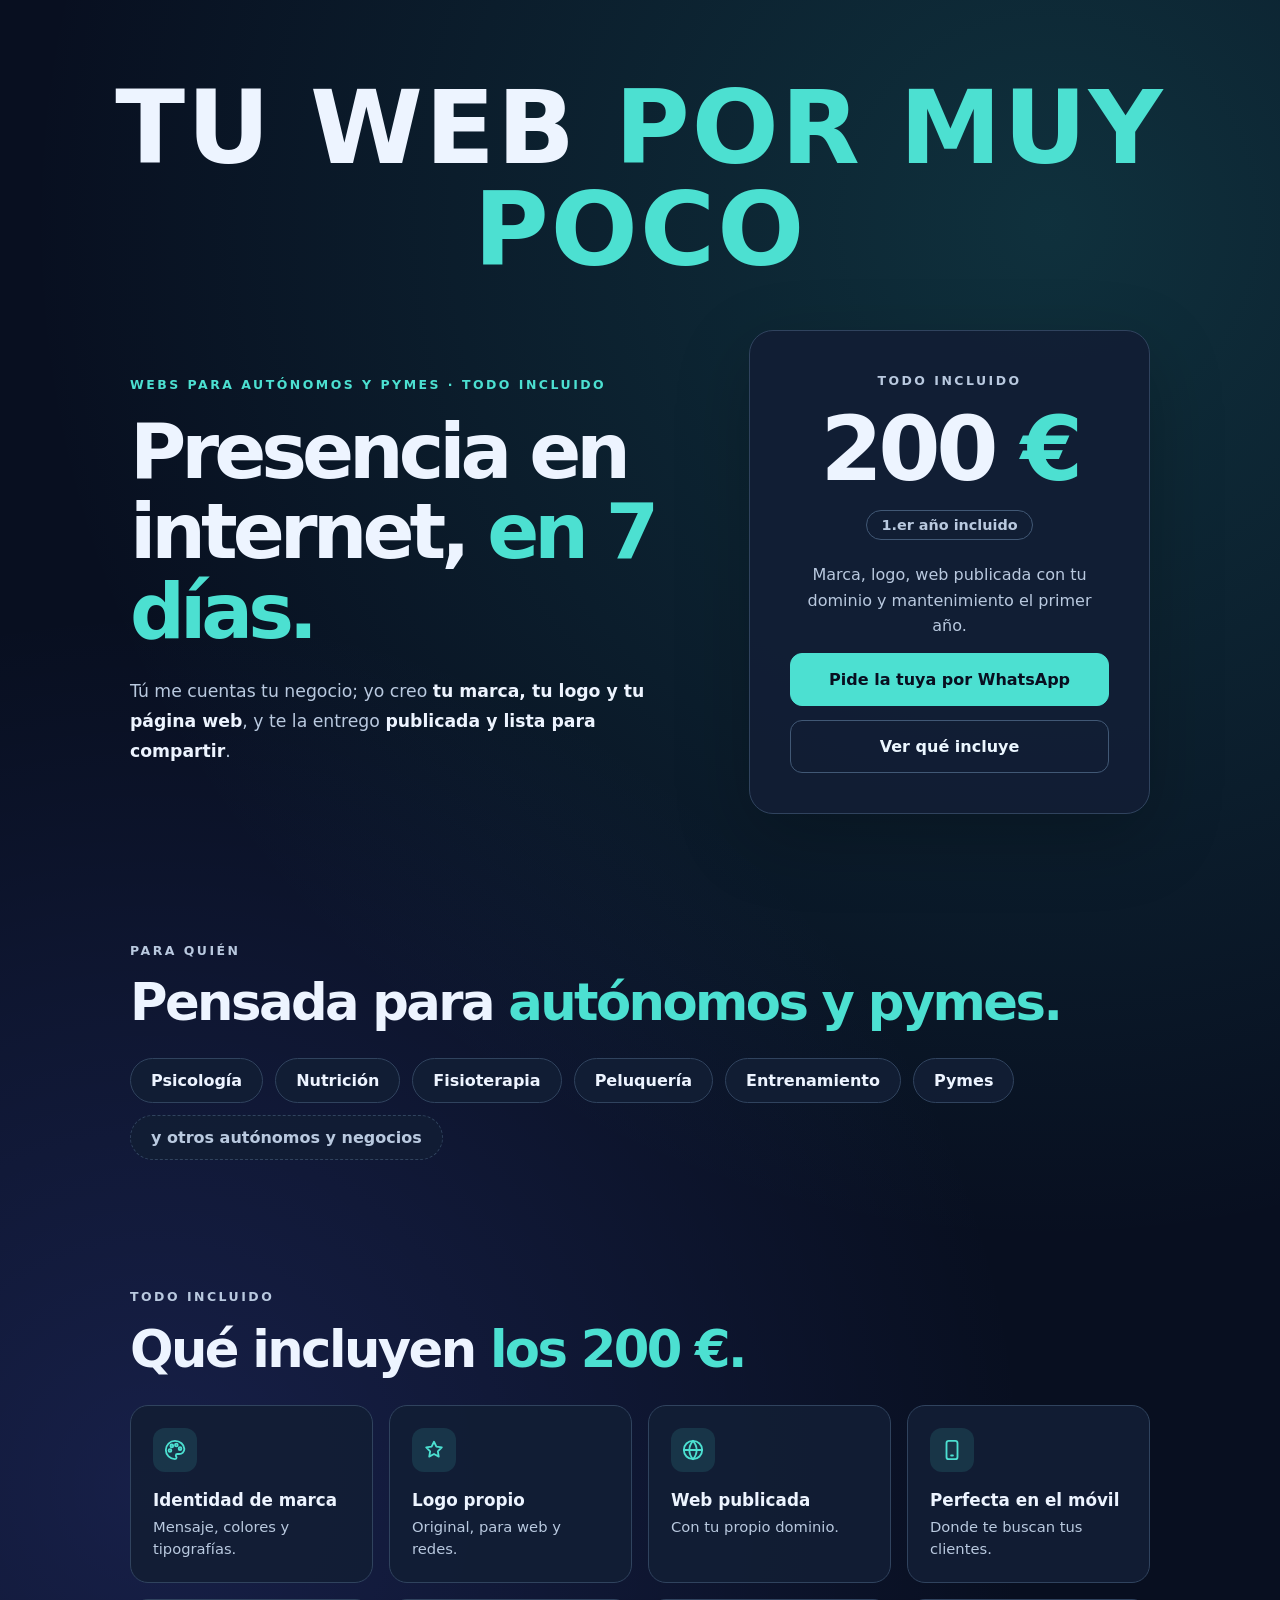
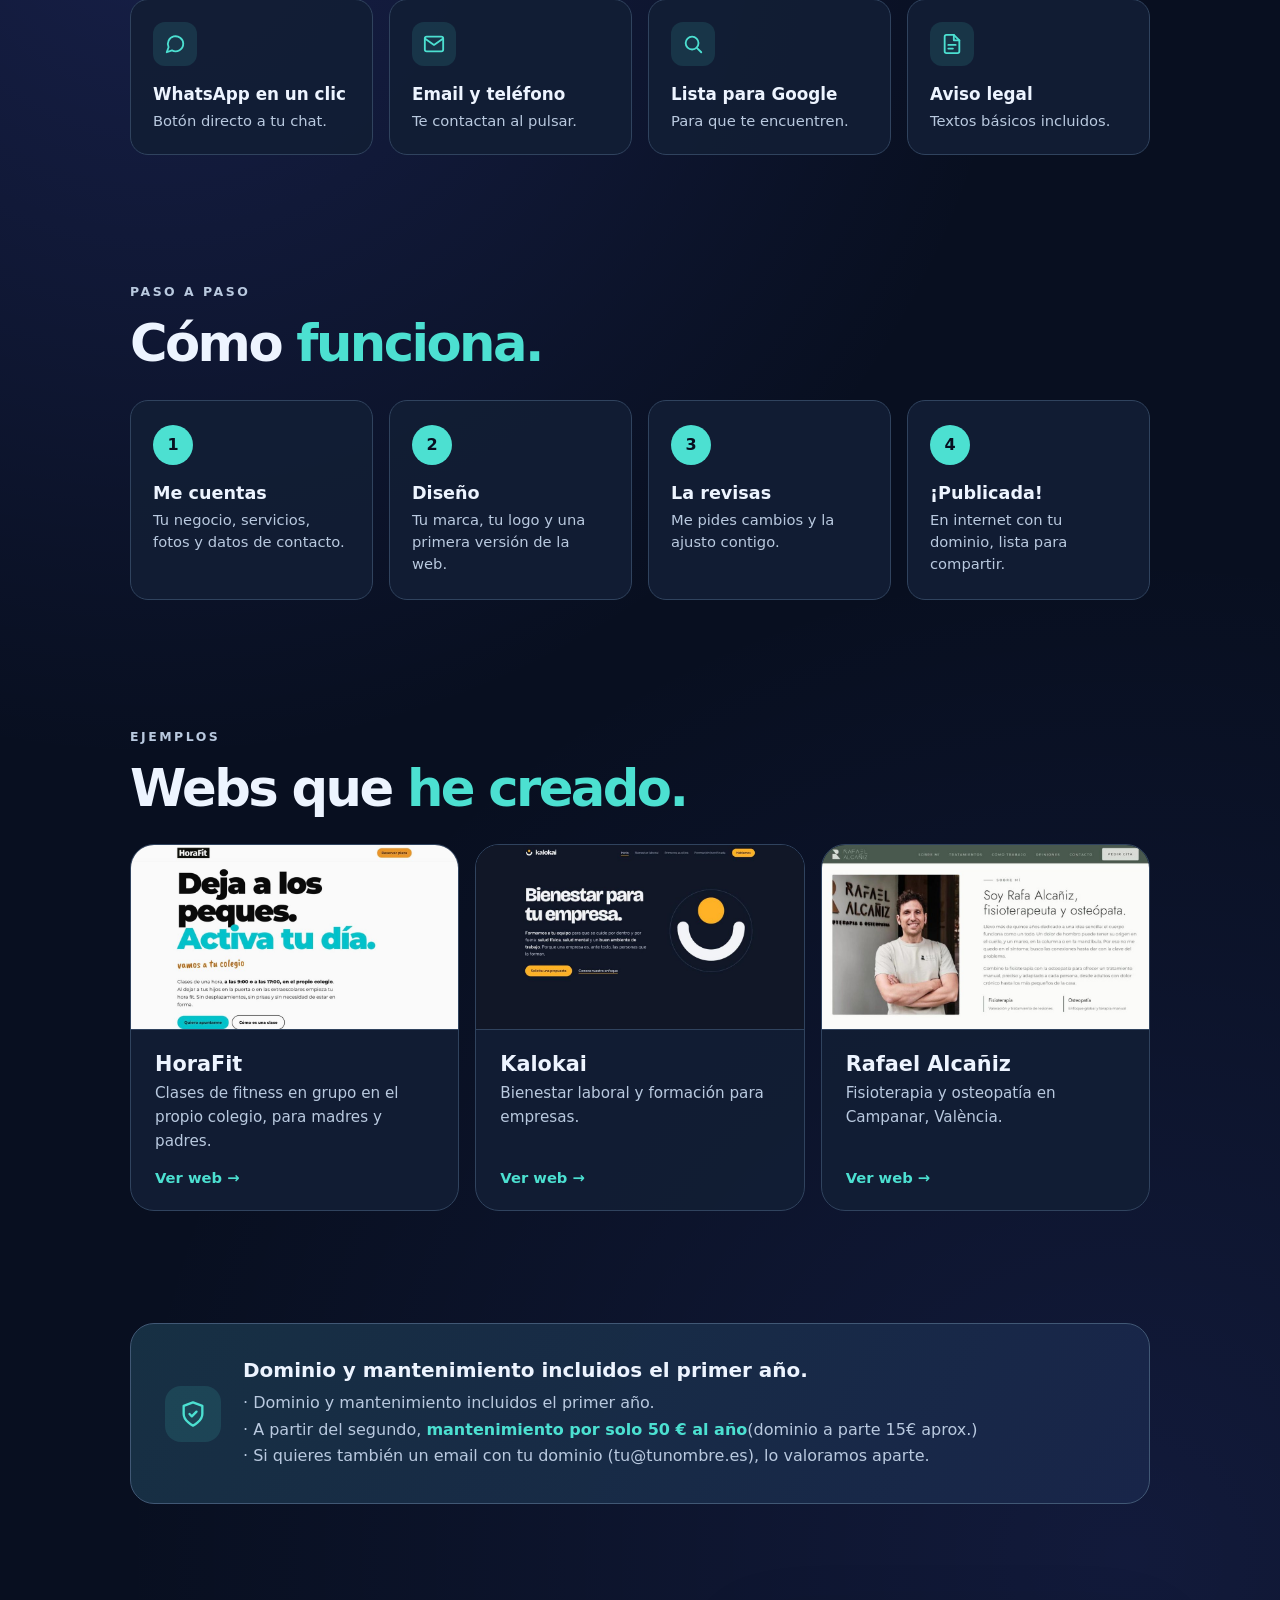
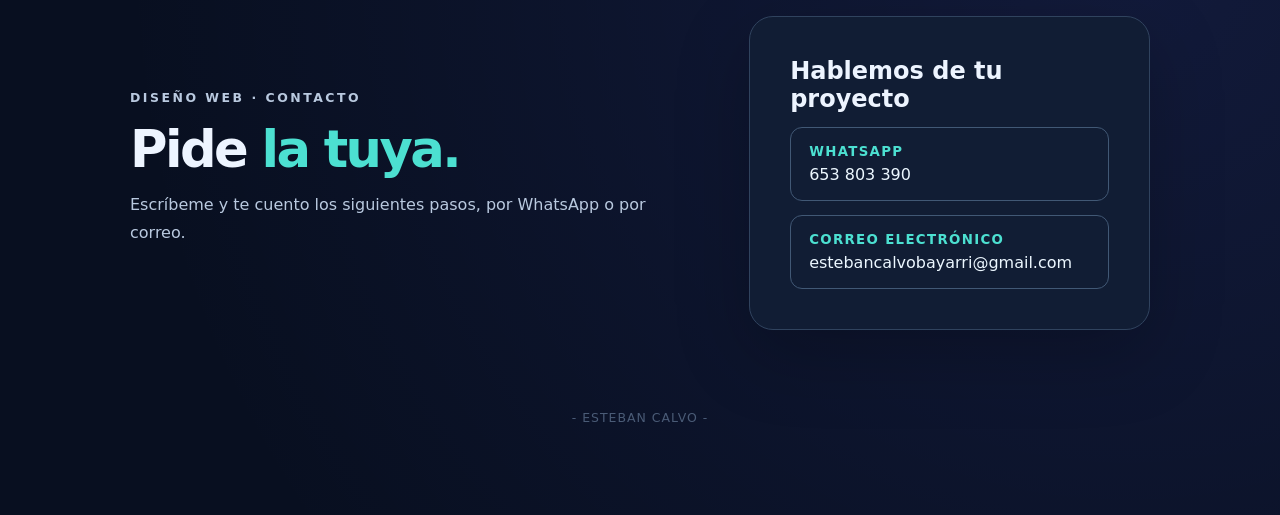
==== commit be28f3b5: "Update terms paragraph for clarity and details" ====
--- a/index.html
+++ b/index.html
@@ -270,7 +270,7 @@
           <div class="icon" aria-hidden="true"><svg viewBox="0 0 24 24" fill="none" stroke="currentColor" stroke-width="2" stroke-linecap="round" stroke-linejoin="round"><path d="M12 22s8-4 8-10V5l-8-3-8 3v7c0 6 8 10 8 10z"/><path d="M9 12l2 2 4-4"/></svg></div>
           <div>
             <h3 id="terms-title">Dominio y mantenimiento incluidos el primer año.</h3>
-            <p>A partir del segundo año, <strong>solo 50 € al año</strong>. ¿Quieres también un email con tu dominio (tu@tunombre.es)? Lo valoro aparte.</p>
+            <p>· Dominio y mantenimiento incluidos el primer año.<br>· A partir del segundo, <strong>mantenimiento por solo 50&nbsp;€ al año</strong>(dominio a parte 15€ aprox.)<br>· Si quieres también un email con tu dominio (tu@tunombre.es), lo valoramos aparte.</p>
           </div>
         </div>
       </section>
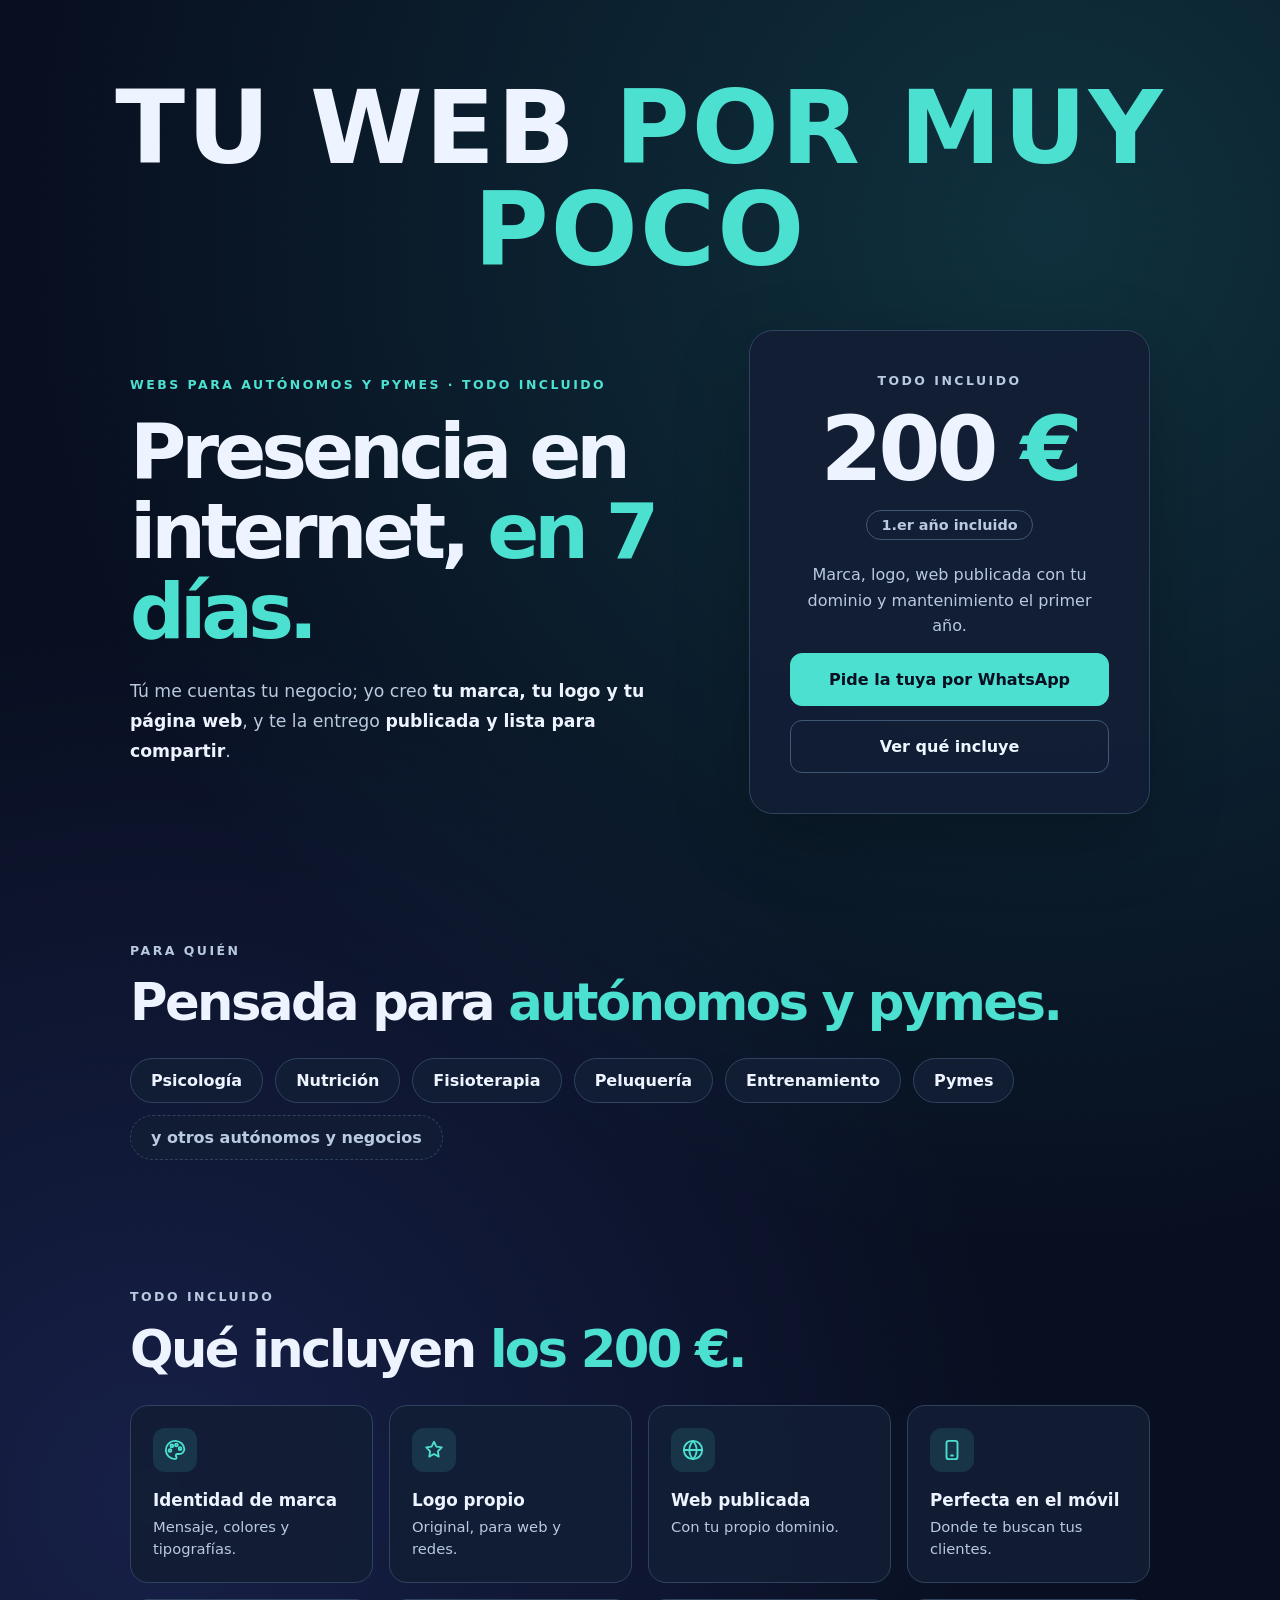
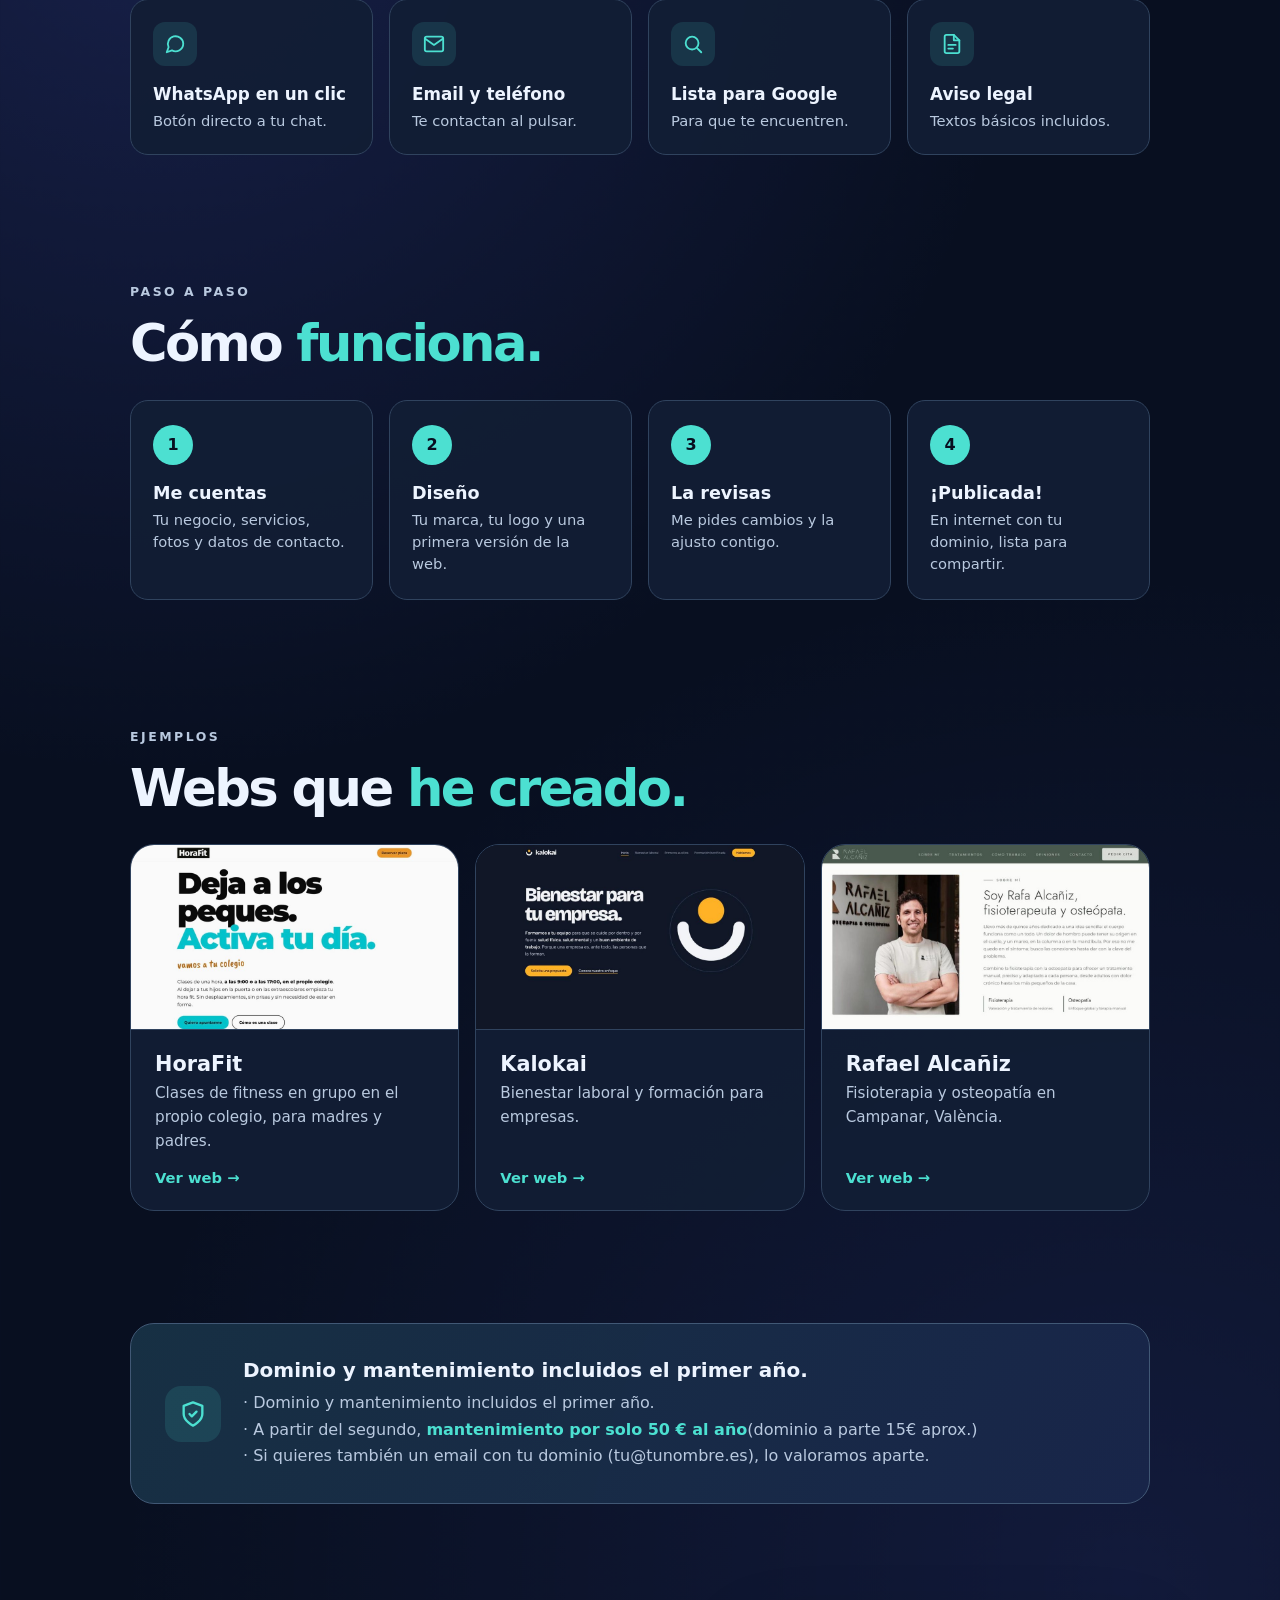
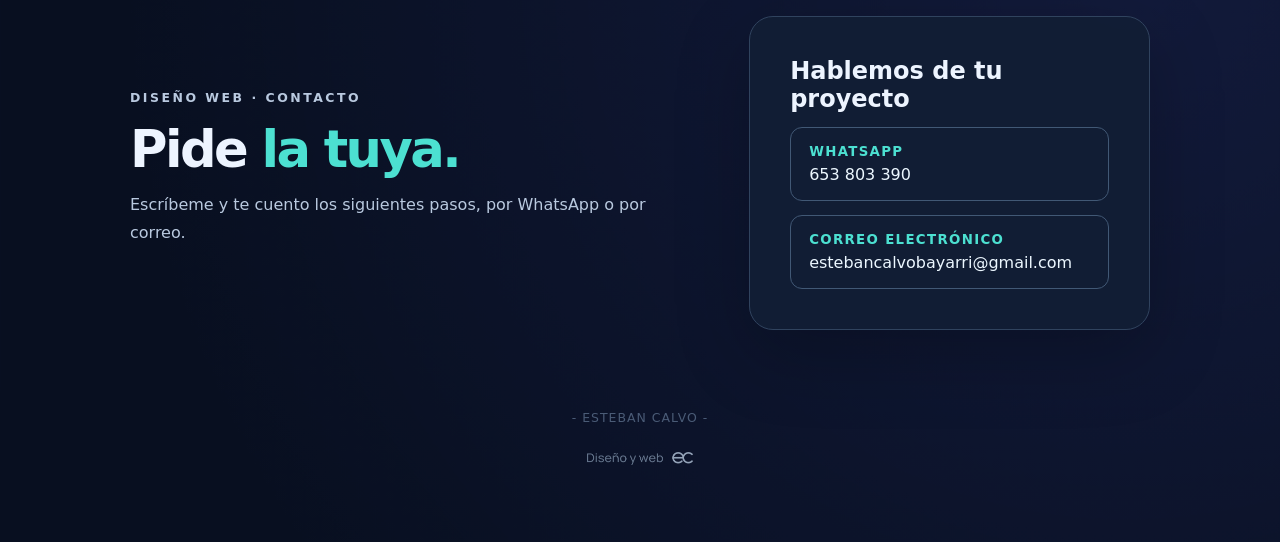
==== commit f1b269f8: "Pie: logo «Diseño y web · EC» con enlace a ecwebdesign.es, debajo de Esteban Calvo Co-Authored-By: C" ====
--- a/index.html
+++ b/index.html
@@ -102,6 +102,9 @@
 
     a:focus-visible { outline: 3px solid #4ce0d1; outline-offset: 4px; }
     .site-footer { margin-top: clamp(48px, 8vw, 80px); color: #4a5b76; font-size: .78rem; letter-spacing: .08em; text-align: center; }
+    .site-credit { display: block; width: max-content; margin: 14px auto 0; transition: filter .2s ease; }
+    .site-credit img { display: block; height: 13.5px; width: auto; }
+    .site-credit:hover { filter: brightness(1.45); }
 
     @media (max-width: 900px) { .features, .steps { grid-template-columns: repeat(2, 1fr); } }
     @media (max-width: 720px) { .layout, .contact-layout { grid-template-columns: 1fr; } h2.hero { max-width: 12ch; } }
@@ -292,6 +295,7 @@
       </section>
 
       <p class="site-footer">- ESTEBAN CALVO -</p>
+      <a class="site-credit" href="https://ecwebdesign.es" target="_blank" rel="noopener" aria-label="Diseño y web: EC Web Design"><img src="img/credito-diseno-web.png" width="405" height="52" alt=""></a>
     </div>
   </main>
 </body>
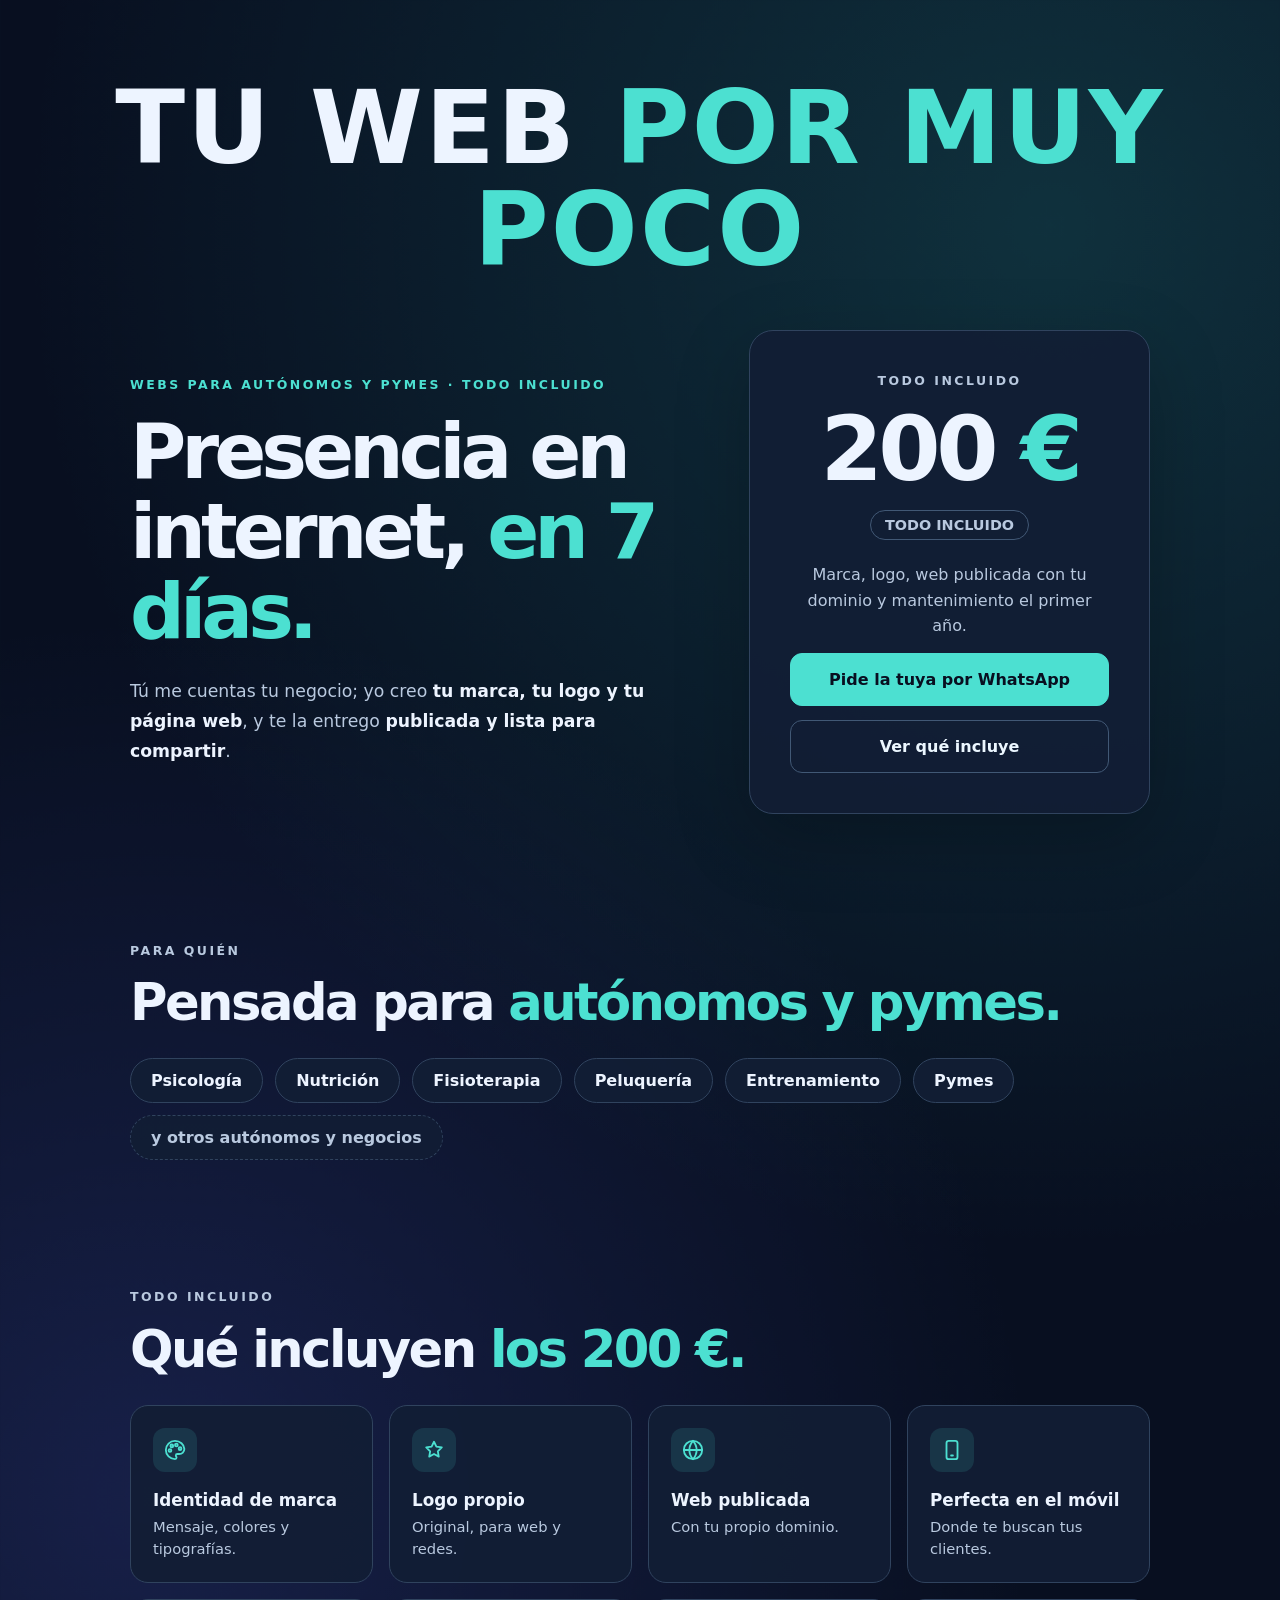
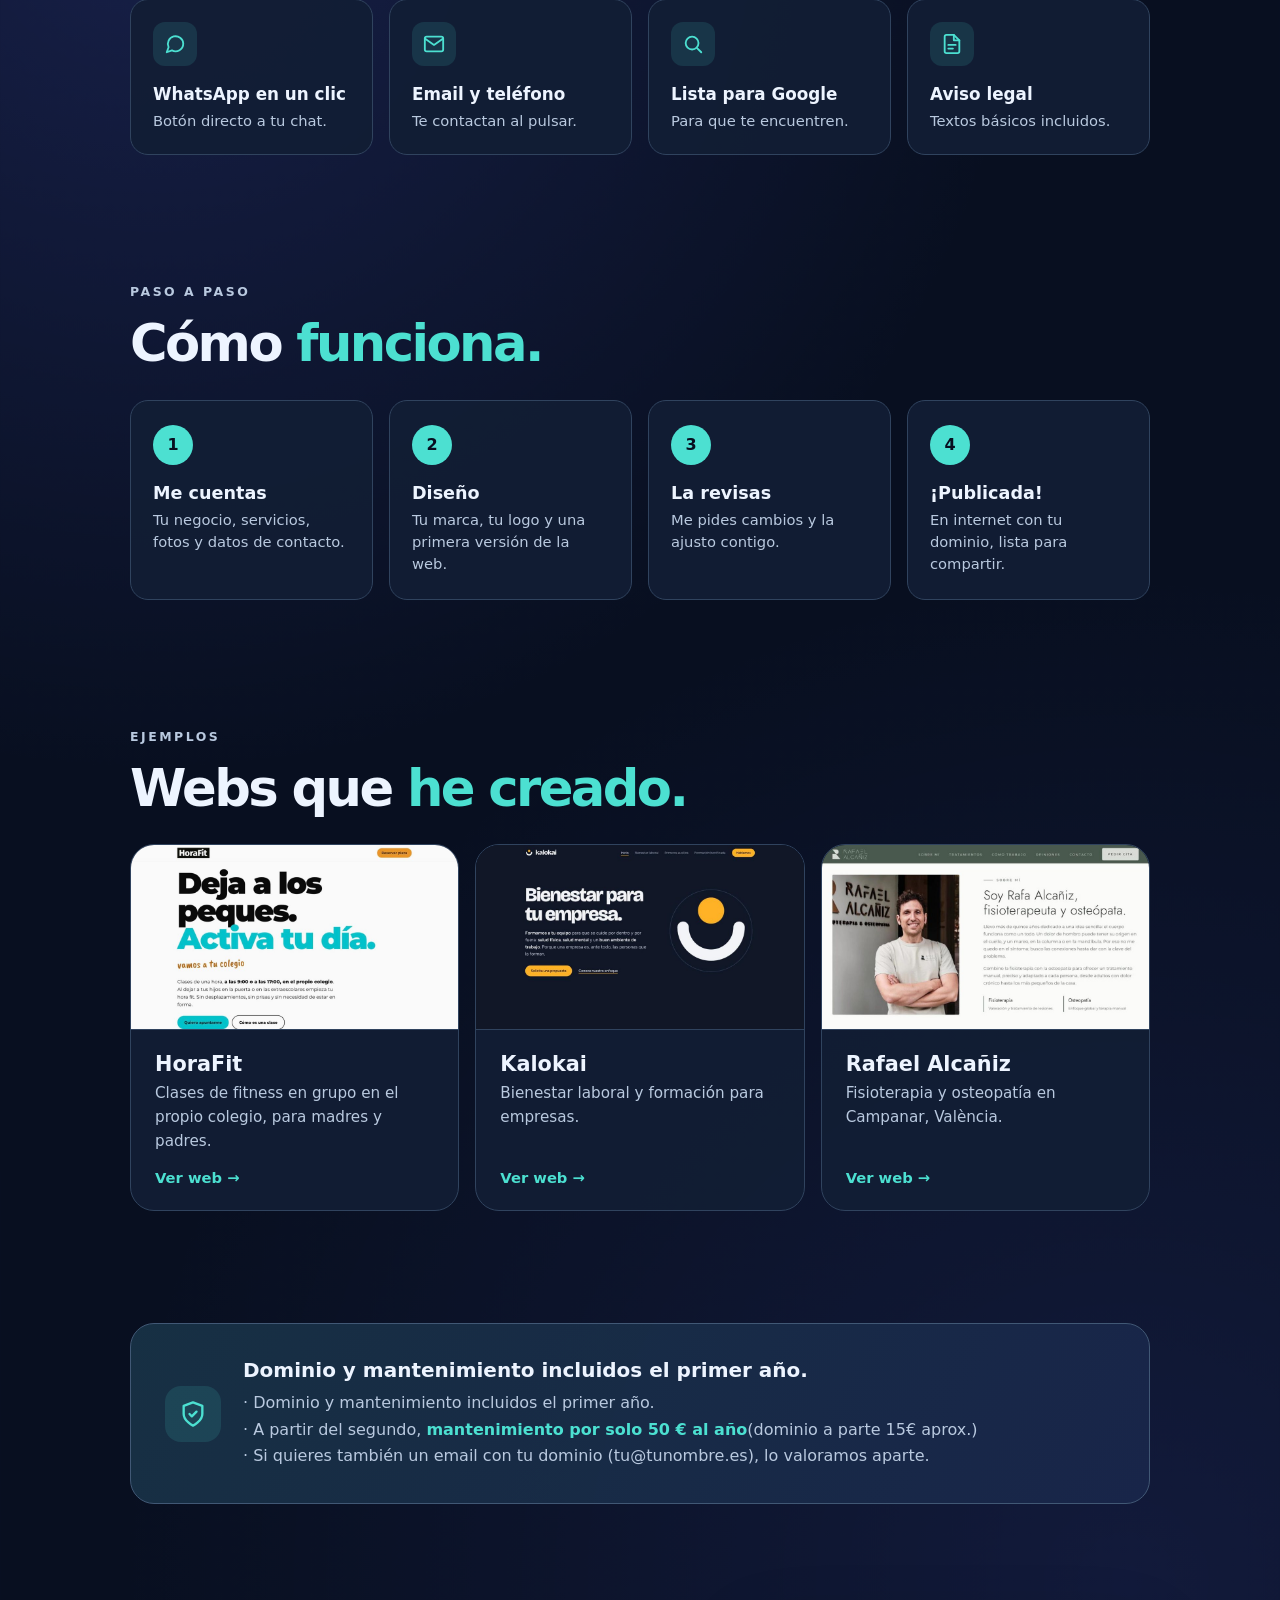
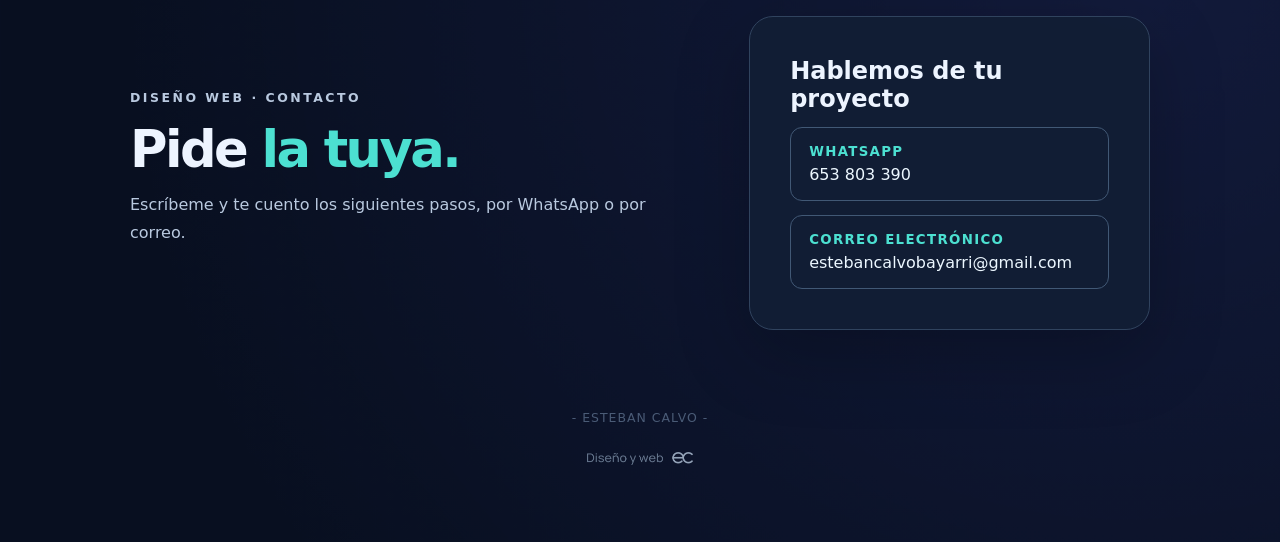
==== commit f0690cec: "Update price-sub text in index.html" ====
--- a/index.html
+++ b/index.html
@@ -129,7 +129,7 @@
         <section class="card price-card" aria-labelledby="price-title">
           <p class="eyebrow" id="price-title">Todo incluido</p>
           <div class="price">200<span> €</span></div>
-          <div class="price-sub">1.er año incluido</div>
+          <div class="price-sub">TODO INCLUIDO</div>
           <p>Marca, logo, web publicada con tu dominio y mantenimiento el primer año.</p>
           <a class="button primary" href="https://wa.me/34653803390?text=Hola%20Esteban,%2C%20quiero%20una%20web" rel="noopener">Pide la tuya por WhatsApp</a>
           <a class="button ghost" href="#incluye">Ver qué incluye</a>
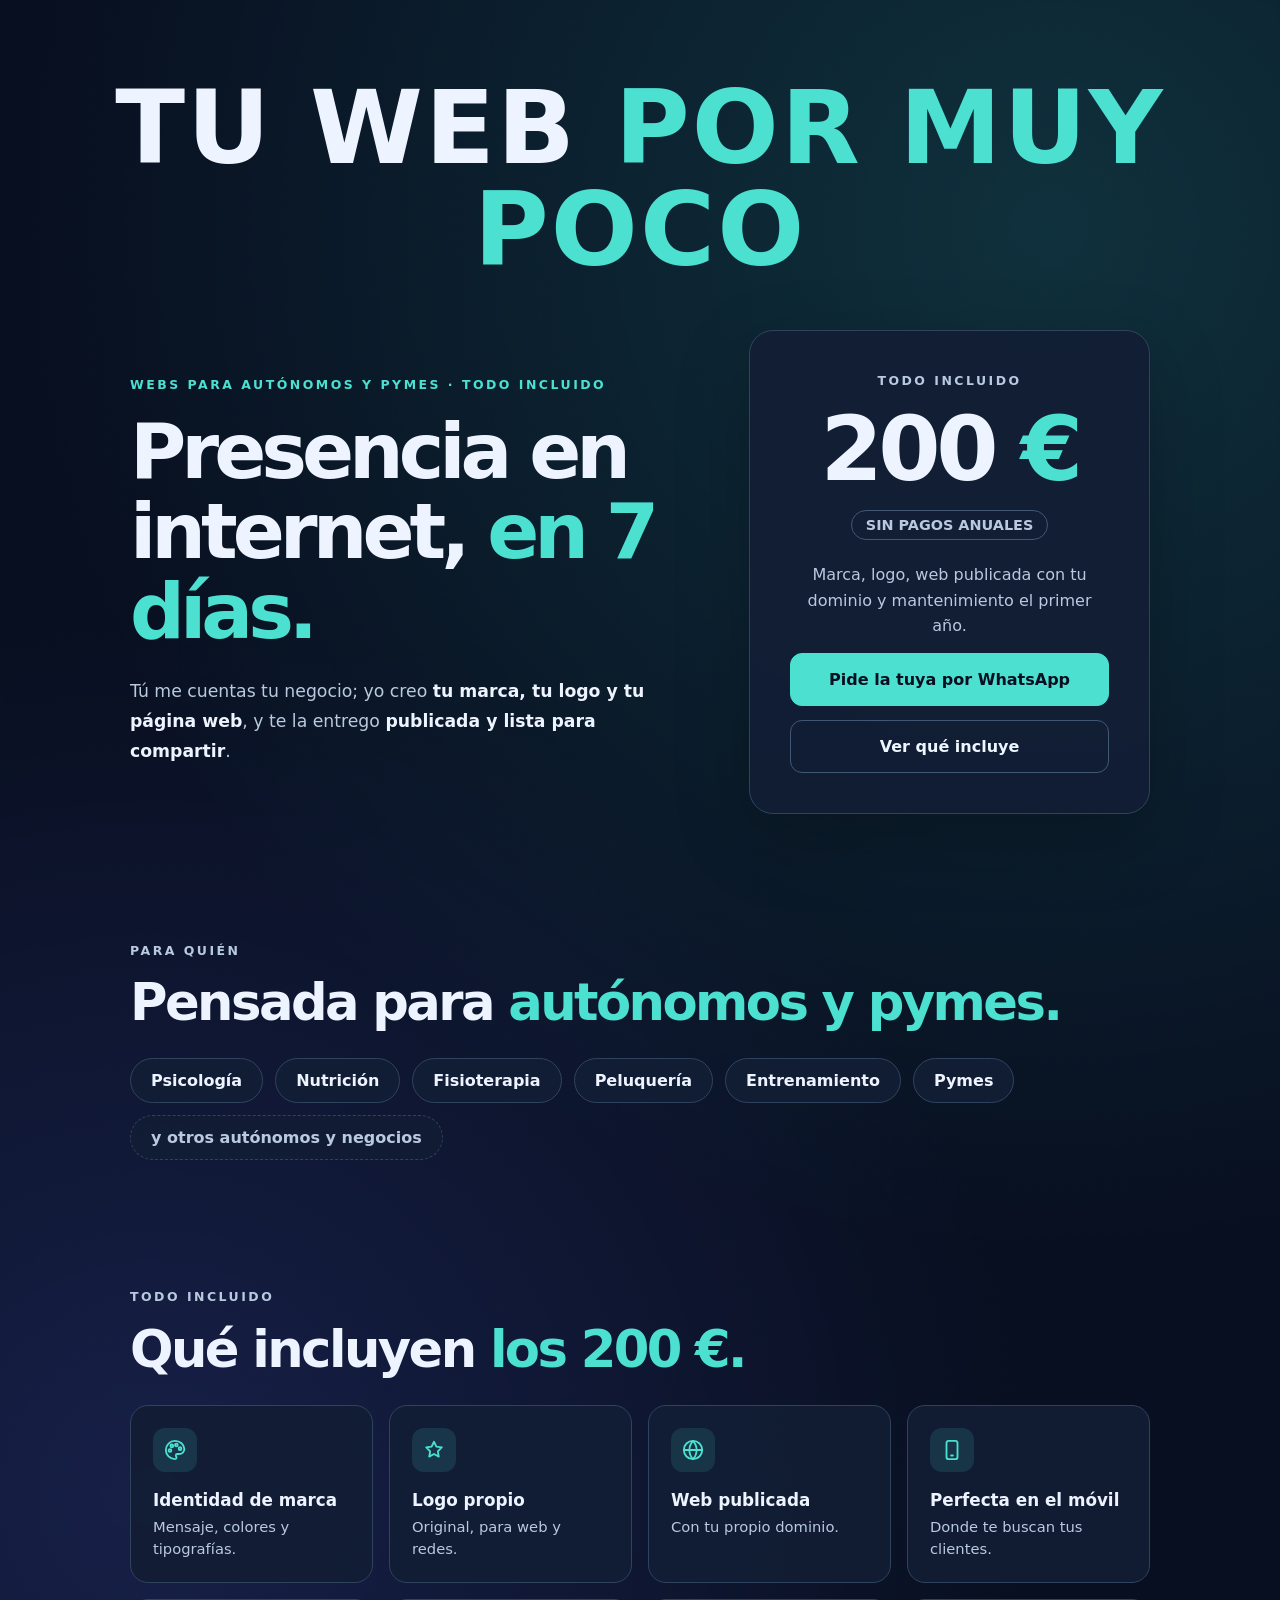
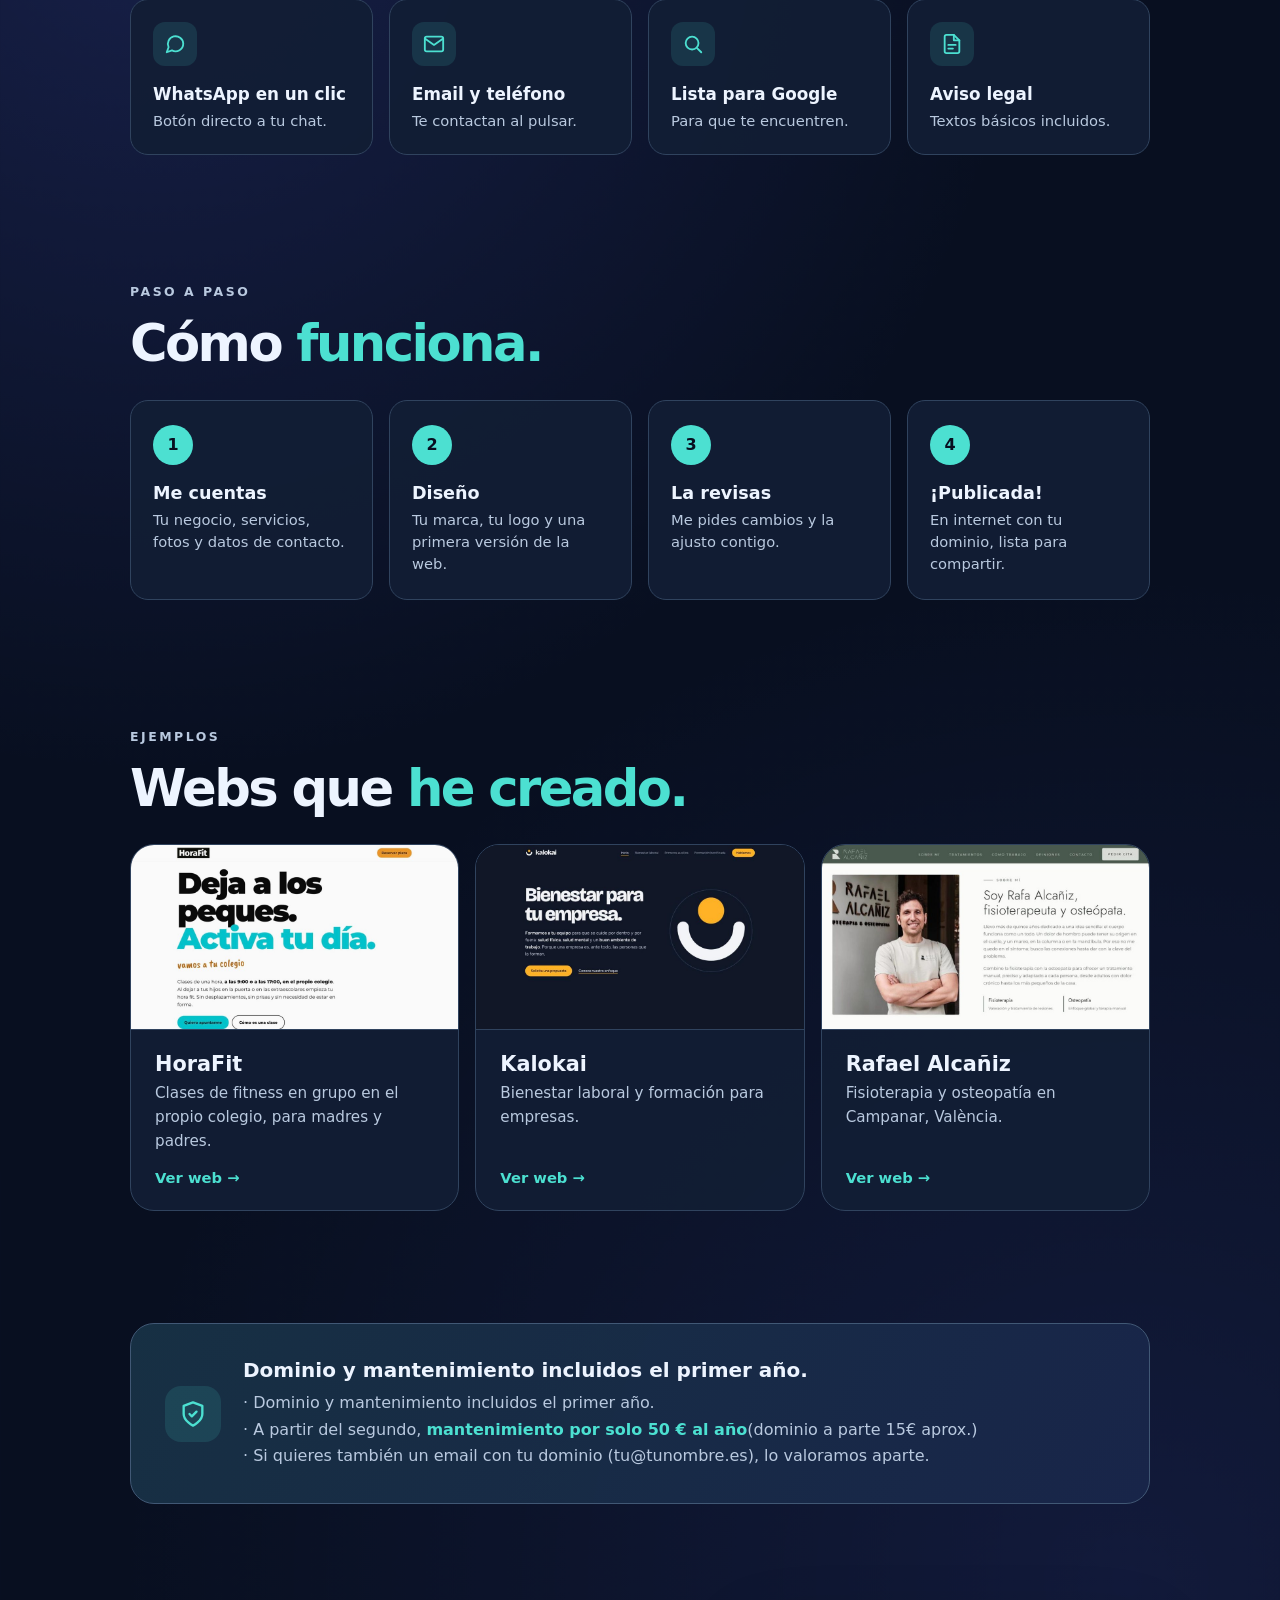
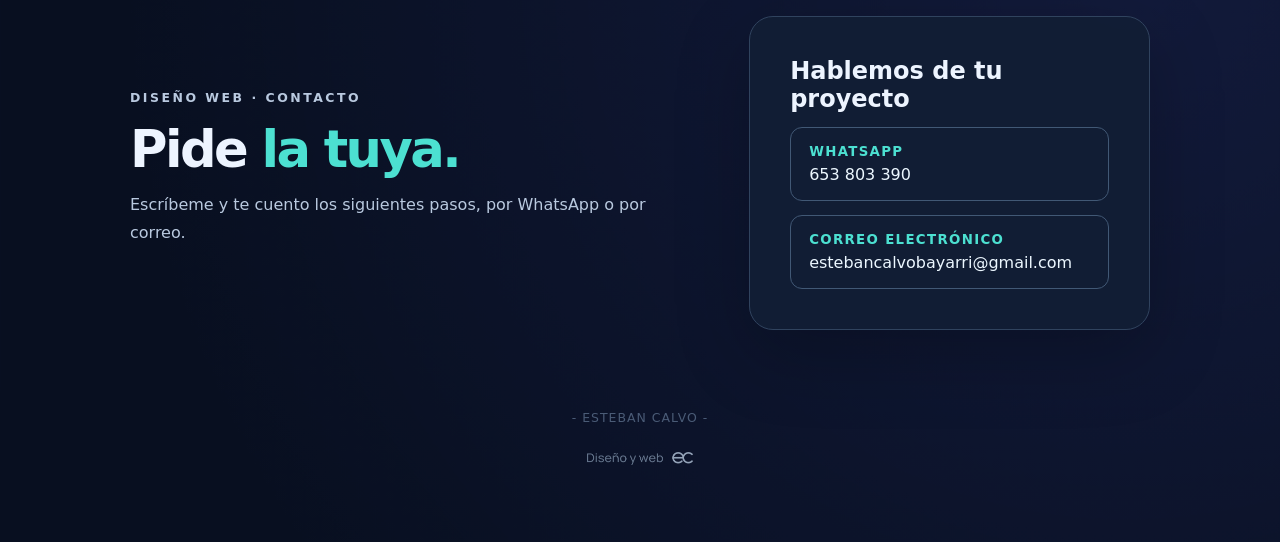
==== commit fdaf2899: "Change price-sub text from 'TODO INCLUIDO' to 'SIN PAGOS ANUALES'" ====
--- a/index.html
+++ b/index.html
@@ -129,7 +129,7 @@
         <section class="card price-card" aria-labelledby="price-title">
           <p class="eyebrow" id="price-title">Todo incluido</p>
           <div class="price">200<span> €</span></div>
-          <div class="price-sub">TODO INCLUIDO</div>
+          <div class="price-sub">SIN PAGOS ANUALES</div>
           <p>Marca, logo, web publicada con tu dominio y mantenimiento el primer año.</p>
           <a class="button primary" href="https://wa.me/34653803390?text=Hola%20Esteban,%2C%20quiero%20una%20web" rel="noopener">Pide la tuya por WhatsApp</a>
           <a class="button ghost" href="#incluye">Ver qué incluye</a>
